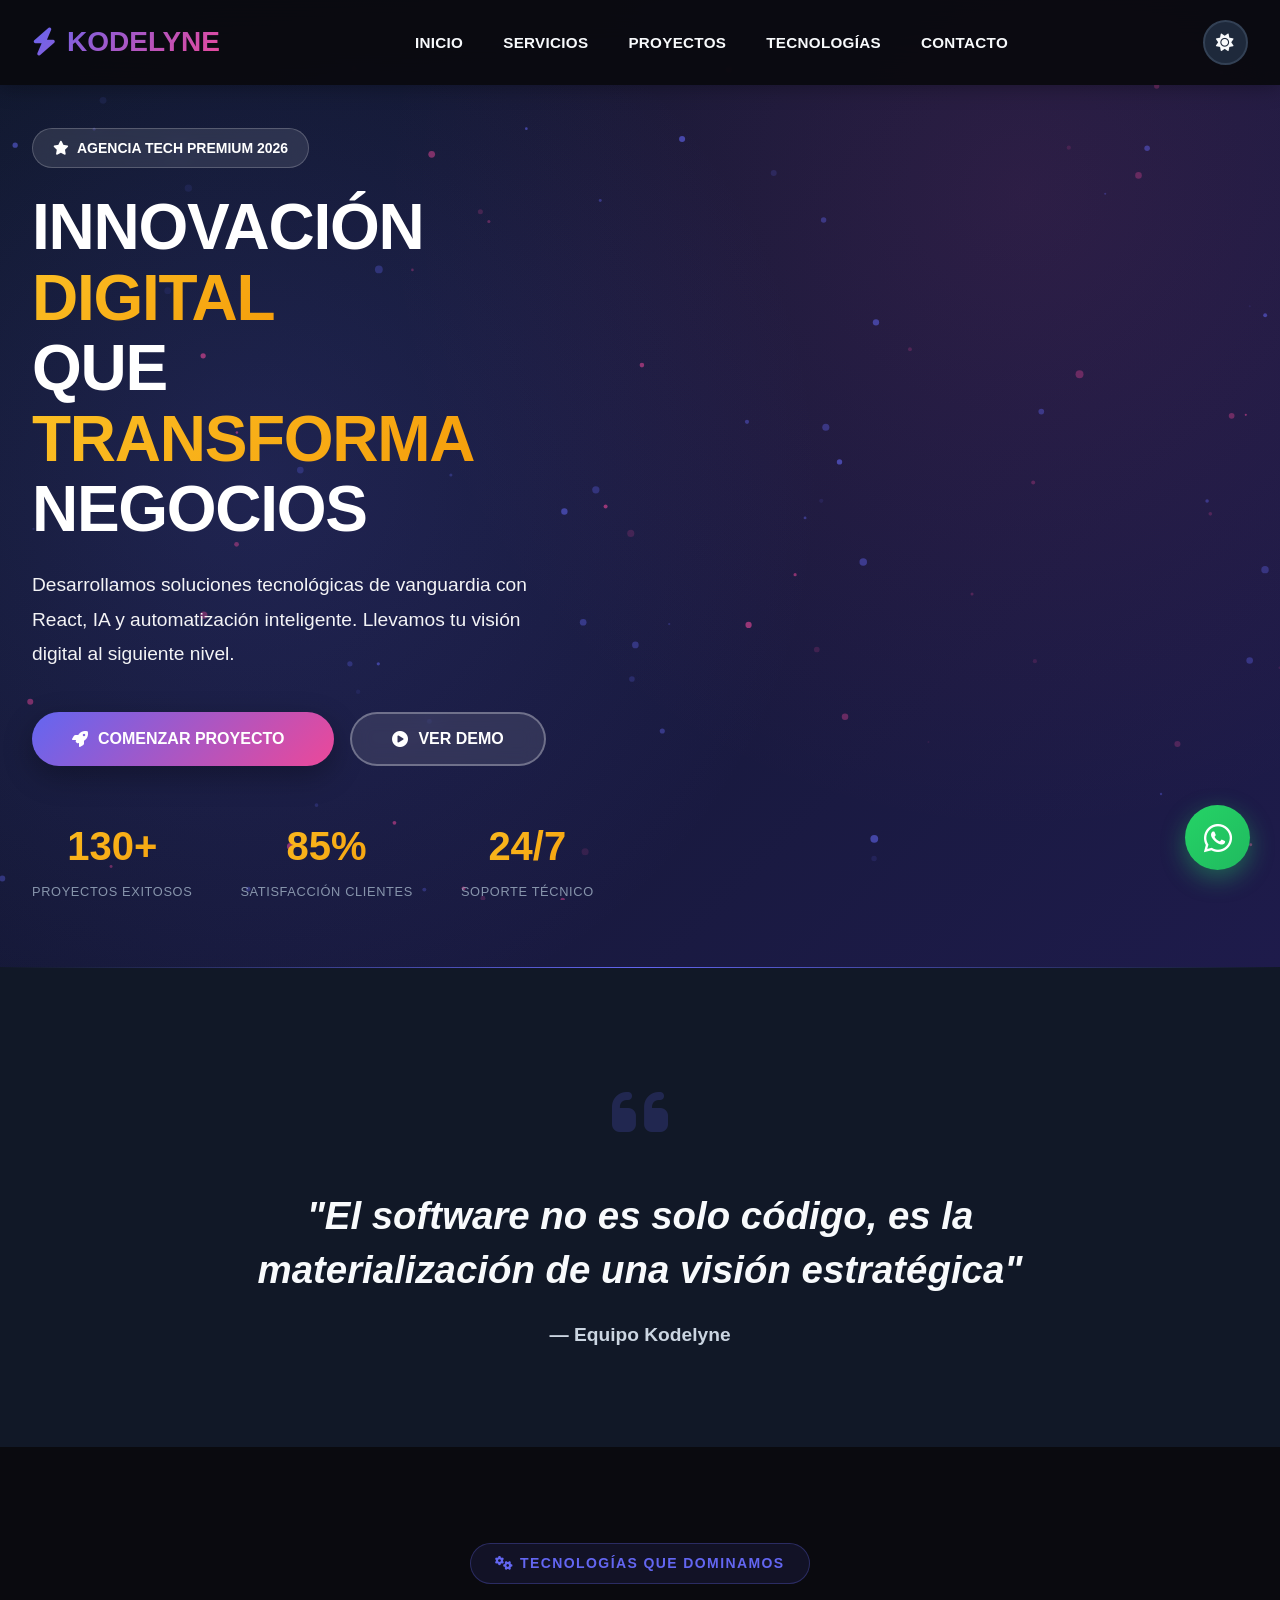
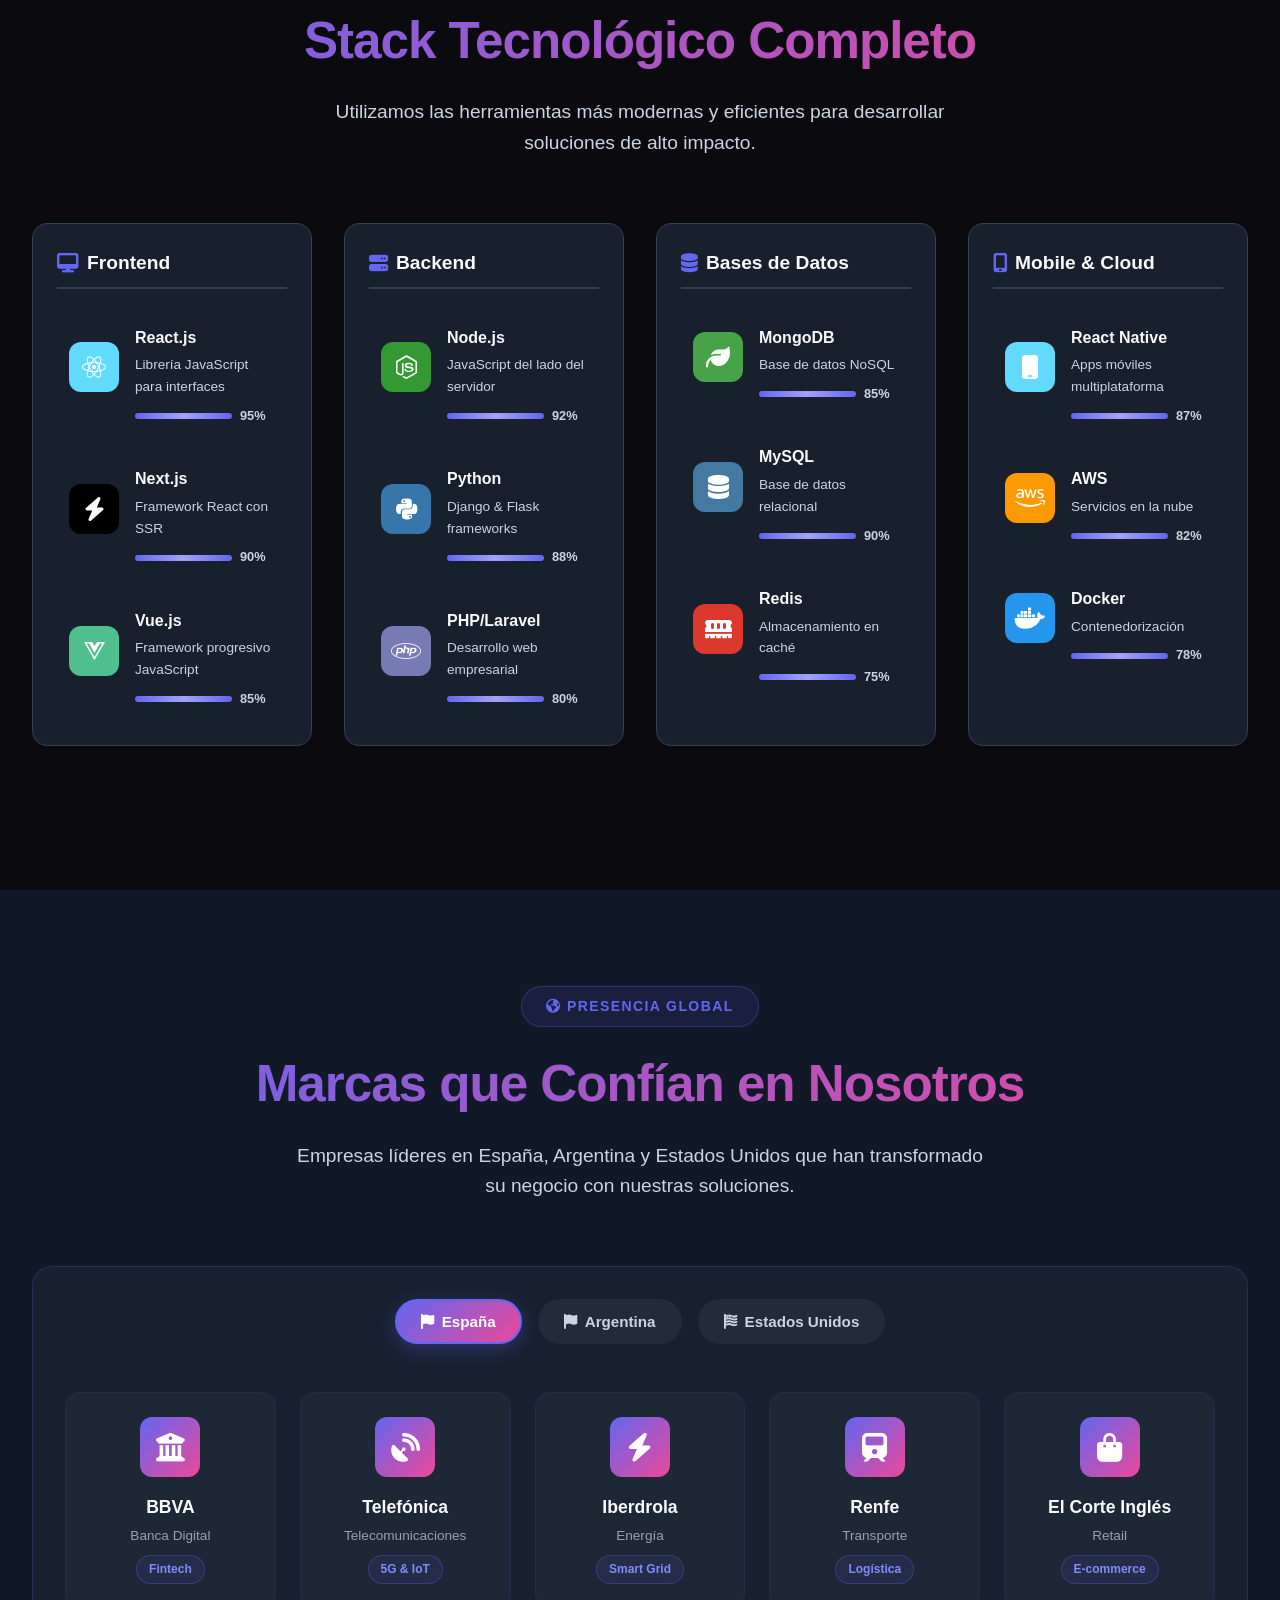
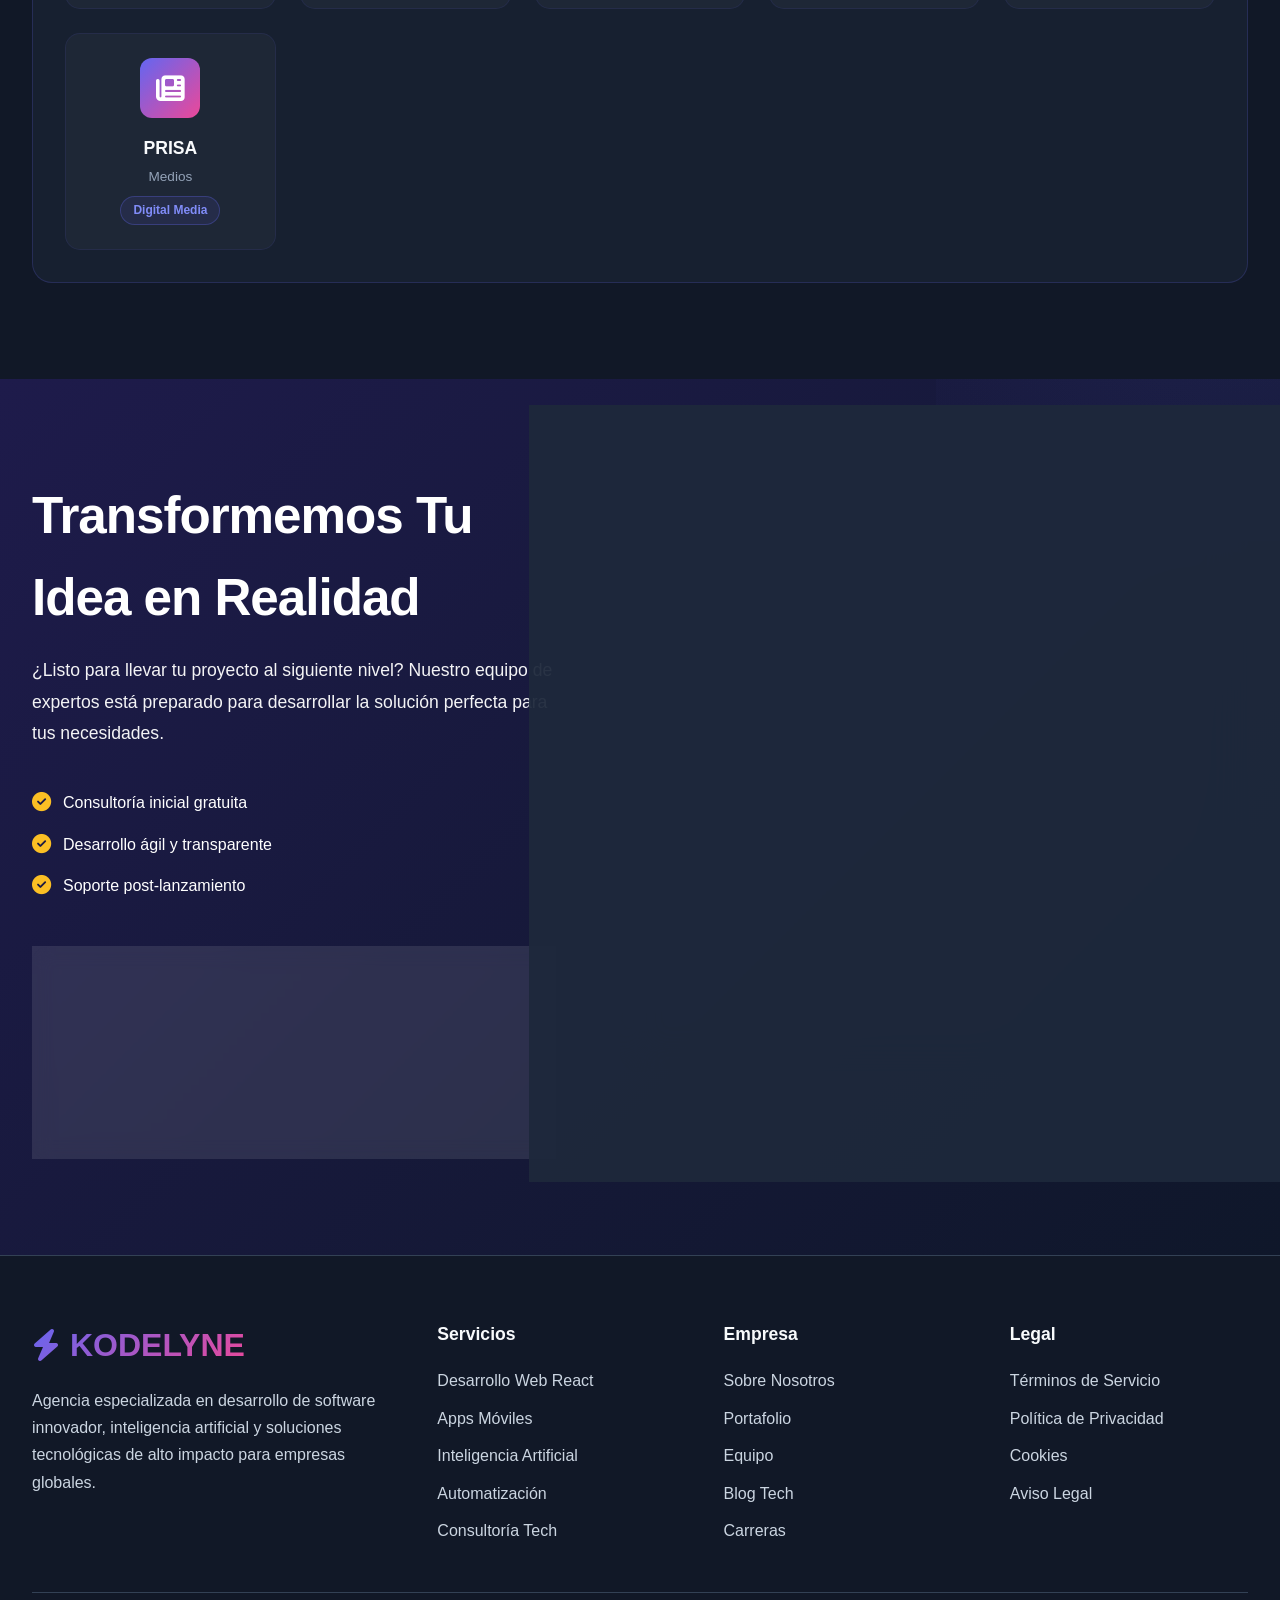
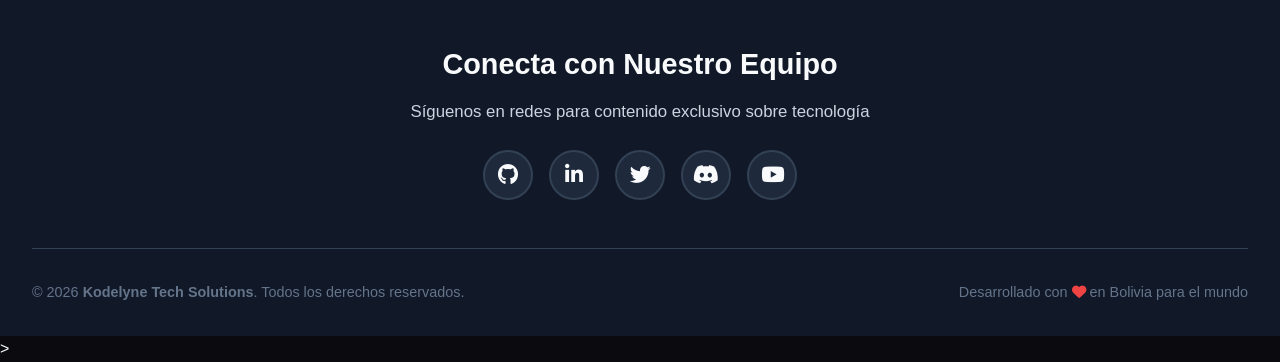
==== kodeLyne3.html @ 10107e90 "Add files via upload" ====
<!DOCTYPE html>
<html lang="es">
<head>
    <meta charset="UTF-8">
    <meta name="viewport" content="width=device-width, initial-scale=1.0">
    <title>Kodelyne - Consultoría Tech Innovadora</title>
    
    <!-- SOLO CSS y FontAwesome -->
    <link rel="stylesheet" href="./css/styles.css">
    <link rel="stylesheet" href="https://cdnjs.cloudflare.com/ajax/libs/font-awesome/6.4.0/css/all.min.css">
    
    <!-- Precarga de fuentes -->
    <link rel="preconnect" href="https://fonts.googleapis.com">
    <link rel="preconnect" href="https://fonts.gstatic.com" crossorigin>
    <link href="https://fonts.googleapis.com/css2?family=Inter:wght@300;400;500;600;700;800;900&family=JetBrains+Mono:wght@400;500&display=swap" rel="stylesheet">
</head>
<body data-theme="dark">
<!-- NAVBAR -->
<nav class="navbar">
    <div class="container">
        <div class="logo">
            <i class="fas fa-bolt"></i> <span>KODELYNE</span>
        </div>
        <ul class="nav-links">
            <li><a href="#inicio" class="nav-link">INICIO</a></li>
            <li><a href="#servicios" class="nav-link">SERVICIOS</a></li>
            <li><a href="#proyectos" class="nav-link">PROYECTOS</a></li>
            <li><a href="#tecnologias" class="nav-link">TECNOLOGÍAS</a></li>
            <li><a href="#contacto" class="nav-link">CONTACTO</a></li>
        </ul>
        <div class="navbar-actions">
            <button class="theme-toggle" id="themeToggle">
                <i class="fas fa-sun"></i>
            </button>
            <div class="hamburger" id="hamburger">
                <span></span>
                <span></span>
                <span></span>
            </div>
        </div>
    </div>
</nav>

<!-- HERO SECTION -->
<section class="hero" id="inicio">
    <div class="hero-background">
        <div class="particles-container" id="particles"></div>
        <div class="hero-gradient"></div>
        <div class="floating-shapes">
            <div class="shape shape-1"></div>
            <div class="shape shape-2"></div>
            <div class="shape shape-3"></div>
        </div>
    </div>
    
    <div class="container hero-container">
        <div class="hero-content">
            <div class="hero-badge fade-in">
                <i class="fas fa-star"></i>
                <span>AGENCIA TECH PREMIUM 2026</span>
            </div>
            
            <h1 class="fade-in-delay">
                INNOVACIÓN <span class="gradient-text">DIGITAL</span><br>
                QUE <span class="gradient-text">TRANSFORMA</span> NEGOCIOS
            </h1>
            
            <p class="fade-in-delay-2">
                Desarrollamos soluciones tecnológicas de vanguardia con React, IA y automatización inteligente. 
                Llevamos tu visión digital al siguiente nivel.
            </p>
            
            <div class="hero-cta fade-in-delay-3">
                <button class="btn-primary">
                    <i class="fas fa-rocket"></i> COMENZAR PROYECTO
                    <span class="btn-ripple"></span>
                </button>
                <button class="btn-secondary">
                    <i class="fas fa-play-circle"></i> VER DEMO
                </button>
            </div>
            
            <div class="hero-stats fade-in-delay-4">
                <div class="stat-item">
                    <div class="stat-number" data-count="150">0+</div>
                    <div class="stat-label">PROYECTOS EXITOSOS</div>
                </div>
                <div class="stat-item">
                    <div class="stat-number" data-count="98">0%</div>
                    <div class="stat-label">SATISFACCIÓN CLIENTES</div>
                </div>
                <div class="stat-item">
                    <div class="stat-number">24/7</div>
                    <div class="stat-label">SOPORTE TÉCNICO</div>
                </div>
            </div>
        </div>
        
        <div class="hero-visual">
            <div class="phone-mockup">
                <div class="phone-frame">
                    <div class="phone-notch"></div>
                    <div class="phone-screen">
                        <div class="screen-content">
                            <div class="app-header">
                                <div class="app-dot"></div>
                                <div class="app-dot"></div>
                                <div class="app-dot"></div>
                            </div>
                            <div class="app-card app-card-1"></div>
                            <div class="app-card app-card-2"></div>
                            <div class="app-card app-card-3"></div>
                        </div>
                    </div>
                </div>
                <div class="phone-button"></div>
                <div class="phone-shadow"></div>
            </div>
        </div>
    </div>
</section>

<!-- QUOTE SECTION -->
<section class="quote-section">
    <div class="container">
        <div class="quote-content">
            <div class="quote-icon">
                <i class="fas fa-quote-left"></i>
            </div>
            <h2 class="quote-text">
                "El software no es solo código, es la materialización de una visión estratégica"
            </h2>
            <p class="quote-author">— Equipo Kodelyne</p>
        </div>
    </div>
</section>

<!-- SERVICIOS -->
<!-- Reemplaza la sección de servicios con esto: -->
<section class="servicios" id="servicios">
    <div class="container">
        <div class="section-header">
            <div class="section-badge">
                <i class="fas fa-cogs"></i> TECNOLOGÍAS QUE DOMINAMOS
            </div>
            <h2 class="section-title">Stack Tecnológico Completo</h2>
            <p class="section-description">
                Utilizamos las herramientas más modernas y eficientes para desarrollar soluciones de alto impacto.
            </p>
        </div>
        
        <div class="tech-stack-grid">
            <!-- Frontend -->
            <div class="tech-category">
                <h3 class="tech-category-title">
                    <i class="fas fa-desktop"></i> Frontend
                </h3>
                <div class="tech-list">
                    <div class="tech-item">
                        <div class="tech-icon react">
                            <i class="fab fa-react"></i>
                        </div>
                        <div class="tech-info">
                            <h4>React.js</h4>
                            <p>Librería JavaScript para interfaces</p>
                            <div class="tech-level">
                                <div class="level-bar" style="width: 95%"></div>
                                <span>95%</span>
                            </div>
                        </div>
                    </div>
                    
                    <div class="tech-item">
                        <div class="tech-icon next">
                            <i class="fas fa-bolt"></i>
                        </div>
                        <div class="tech-info">
                            <h4>Next.js</h4>
                            <p>Framework React con SSR</p>
                            <div class="tech-level">
                                <div class="level-bar" style="width: 90%"></div>
                                <span>90%</span>
                            </div>
                        </div>
                    </div>
                    
                    <div class="tech-item">
                        <div class="tech-icon vue">
                            <i class="fab fa-vuejs"></i>
                        </div>
                        <div class="tech-info">
                            <h4>Vue.js</h4>
                            <p>Framework progresivo JavaScript</p>
                            <div class="tech-level">
                                <div class="level-bar" style="width: 85%"></div>
                                <span>85%</span>
                            </div>
                        </div>
                    </div>
                </div>
            </div>
            
            <!-- Backend -->
            <div class="tech-category">
                <h3 class="tech-category-title">
                    <i class="fas fa-server"></i> Backend
                </h3>
                <div class="tech-list">
                    <div class="tech-item">
                        <div class="tech-icon node">
                            <i class="fab fa-node-js"></i>
                        </div>
                        <div class="tech-info">
                            <h4>Node.js</h4>
                            <p>JavaScript del lado del servidor</p>
                            <div class="tech-level">
                                <div class="level-bar" style="width: 92%"></div>
                                <span>92%</span>
                            </div>
                        </div>
                    </div>
                    
                    <div class="tech-item">
                        <div class="tech-icon python">
                            <i class="fab fa-python"></i>
                        </div>
                        <div class="tech-info">
                            <h4>Python</h4>
                            <p>Django & Flask frameworks</p>
                            <div class="tech-level">
                                <div class="level-bar" style="width: 88%"></div>
                                <span>88%</span>
                            </div>
                        </div>
                    </div>
                    
                    <div class="tech-item">
                        <div class="tech-icon php">
                            <i class="fab fa-php"></i>
                        </div>
                        <div class="tech-info">
                            <h4>PHP/Laravel</h4>
                            <p>Desarrollo web empresarial</p>
                            <div class="tech-level">
                                <div class="level-bar" style="width: 80%"></div>
                                <span>80%</span>
                            </div>
                        </div>
                    </div>
                </div>
            </div>
            
            <!-- Bases de Datos -->
            <div class="tech-category">
                <h3 class="tech-category-title">
                    <i class="fas fa-database"></i> Bases de Datos
                </h3>
                <div class="tech-list">
                    <div class="tech-item">
                        <div class="tech-icon mongo">
                            <i class="fas fa-leaf"></i>
                        </div>
                        <div class="tech-info">
                            <h4>MongoDB</h4>
                            <p>Base de datos NoSQL</p>
                            <div class="tech-level">
                                <div class="level-bar" style="width: 85%"></div>
                                <span>85%</span>
                            </div>
                        </div>
                    </div>
                    
                    <div class="tech-item">
                        <div class="tech-icon mysql">
                            <i class="fas fa-database"></i>
                        </div>
                        <div class="tech-info">
                            <h4>MySQL</h4>
                            <p>Base de datos relacional</p>
                            <div class="tech-level">
                                <div class="level-bar" style="width: 90%"></div>
                                <span>90%</span>
                            </div>
                        </div>
                    </div>
                    
                    <div class="tech-item">
                        <div class="tech-icon redis">
                            <i class="fas fa-memory"></i>
                        </div>
                        <div class="tech-info">
                            <h4>Redis</h4>
                            <p>Almacenamiento en caché</p>
                            <div class="tech-level">
                                <div class="level-bar" style="width: 75%"></div>
                                <span>75%</span>
                            </div>
                        </div>
                    </div>
                </div>
            </div>
            
            <!-- Mobile & Cloud -->
            <div class="tech-category">
                <h3 class="tech-category-title">
                    <i class="fas fa-mobile-alt"></i> Mobile & Cloud
                </h3>
                <div class="tech-list">
                    <div class="tech-item">
                        <div class="tech-icon react-native">
                            <i class="fas fa-mobile"></i>
                        </div>
                        <div class="tech-info">
                            <h4>React Native</h4>
                            <p>Apps móviles multiplataforma</p>
                            <div class="tech-level">
                                <div class="level-bar" style="width: 87%"></div>
                                <span>87%</span>
                            </div>
                        </div>
                    </div>
                    
                    <div class="tech-item">
                        <div class="tech-icon aws">
                            <i class="fab fa-aws"></i>
                        </div>
                        <div class="tech-info">
                            <h4>AWS</h4>
                            <p>Servicios en la nube</p>
                            <div class="tech-level">
                                <div class="level-bar" style="width: 82%"></div>
                                <span>82%</span>
                            </div>
                        </div>
                    </div>
                    
                    <div class="tech-item">
                        <div class="tech-icon docker">
                            <i class="fab fa-docker"></i>
                        </div>
                        <div class="tech-info">
                            <h4>Docker</h4>
                            <p>Contenedorización</p>
                            <div class="tech-level">
                                <div class="level-bar" style="width: 78%"></div>
                                <span>78%</span>
                            </div>
                        </div>
                    </div>
                </div>
            </div>
        </div>
    </div>
</section>

<!-- TECNOLOGÍAS -->

        
        <div class="tech-grid" id="techGrid">
            <!-- Tecnologías se cargarán dinámicamente -->
        </div>
    </div>
</section>

<!-- CLIENTES -->
<!-- Reemplaza la sección de clientes con esto: -->
<section class="clientes" id="clientes">
    <div class="container">
        <div class="section-header">
            <div class="section-badge">
                <i class="fas fa-globe-americas"></i> PRESENCIA GLOBAL
            </div>
            <h2 class="section-title">Marcas que Confían en Nosotros</h2>
            <p class="section-description">
                Empresas líderes en España, Argentina y Estados Unidos que han transformado su negocio con nuestras soluciones.
            </p>
        </div>
        
        <div class="marcas-container">
            <!-- Pestañas por país -->
            <div class="marcas-tabs">
                <button class="tab-btn active" data-country="espana">
                    <i class="fas fa-flag"></i> España
                </button>
                <button class="tab-btn" data-country="argentina">
                    <i class="fas fa-flag"></i> Argentina
                </button>
                <button class="tab-btn" data-country="usa">
                    <i class="fas fa-flag-usa"></i> Estados Unidos
                </button>
            </div>
            
            <!-- Contenido de pestañas -->
            <div class="marcas-content">
                <!-- España -->
                <div class="marcas-grid active" id="espana">
                    <div class="marca-card">
                        <div class="marca-logo">
                            <i class="fas fa-university"></i>
                        </div>
                        <h3>BBVA</h3>
                        <p>Banca Digital</p>
                        <span class="marca-tag">Fintech</span>
                    </div>
                    
                    <div class="marca-card">
                        <div class="marca-logo">
                            <i class="fas fa-satellite-dish"></i>
                        </div>
                        <h3>Telefónica</h3>
                        <p>Telecomunicaciones</p>
                        <span class="marca-tag">5G & IoT</span>
                    </div>
                    
                    <div class="marca-card">
                        <div class="marca-logo">
                            <i class="fas fa-bolt"></i>
                        </div>
                        <h3>Iberdrola</h3>
                        <p>Energía</p>
                        <span class="marca-tag">Smart Grid</span>
                    </div>
                    
                    <div class="marca-card">
                        <div class="marca-logo">
                            <i class="fas fa-train"></i>
                        </div>
                        <h3>Renfe</h3>
                        <p>Transporte</p>
                        <span class="marca-tag">Logística</span>
                    </div>
                    
                    <div class="marca-card">
                        <div class="marca-logo">
                            <i class="fas fa-shopping-bag"></i>
                        </div>
                        <h3>El Corte Inglés</h3>
                        <p>Retail</p>
                        <span class="marca-tag">E-commerce</span>
                    </div>
                    
                    <div class="marca-card">
                        <div class="marca-logo">
                            <i class="fas fa-newspaper"></i>
                        </div>
                        <h3>PRISA</h3>
                        <p>Medios</p>
                        <span class="marca-tag">Digital Media</span>
                    </div>
                </div>
                
                <!-- Argentina -->
                <div class="marcas-grid" id="argentina">
                    <div class="marca-card">
                        <div class="marca-logo">
                            <i class="fas fa-shopping-cart"></i>
                        </div>
                        <h3>Mercado Libre</h3>
                        <p>E-commerce</p>
                        <span class="marca-tag">Marketplace</span>
                    </div>
                    
                    <div class="marca-card">
                        <div class="marca-logo">
                            <i class="fas fa-newspaper"></i>
                        </div>
                        <h3>Grupo Clarín</h3>
                        <p>Medios</p>
                        <span class="marca-tag">Digital Media</span>
                    </div>
                    
                    <div class="marca-card">
                        <div class="marca-logo">
                            <i class="fas fa-oil-can"></i>
                        </div>
                        <h3>YPF</h3>
                        <p>Energía</p>
                        <span class="marca-tag">Oil & Gas</span>
                    </div>
                    
                    <div class="marca-card">
                        <div class="marca-logo">
                            <i class="fas fa-truck"></i>
                        </div>
                        <h3>Andreani</h3>
                        <p>Logística</p>
                        <span class="marca-tag">Delivery</span>
                    </div>
                    
                    <div class="marca-card">
                        <div class="marca-logo">
                            <i class="fas fa-utensils"></i>
                        </div>
                        <h3>Arcor</h3>
                        <p>Alimentos</p>
                        <span class="marca-tag">FMCG</span>
                    </div>
                    
                    <div class="marca-card">
                        <div class="marca-logo">
                            <i class="fas fa-bank"></i>
                        </div>
                        <h3>Banco Galicia</h3>
                        <p>Banca</p>
                        <span class="marca-tag">Fintech</span>
                    </div>
                </div>
                
                <!-- Estados Unidos (menor renombre) -->
                <div class="marcas-grid" id="usa">
                    <div class="marca-card">
                        <div class="marca-logo">
                            <i class="fas fa-cloud"></i>
                        </div>
                        <h3>DigitalOcean</h3>
                        <p>Cloud Hosting</p>
                        <span class="marca-tag">Infraestructura</span>
                    </div>
                    
                    <div class="marca-card">
                        <div class="marca-logo">
                            <i class="fas fa-chart-line"></i>
                        </div>
                        <h3>HubSpot</h3>
                        <p>Marketing</p>
                        <span class="marca-tag">CRM</span>
                    </div>
                    
                    <div class="marca-card">
                        <div class="marca-logo">
                            <i class="fas fa-code"></i>
                        </div>
                        <h3>GitLab</h3>
                        <p>DevOps</p>
                        <span class="marca-tag">CI/CD</span>
                    </div>
                    
                    <div class="marca-card">
                        <div class="marca-logo">
                            <i class="fas fa-database"></i>
                        </div>
                        <h3>MongoDB Inc.</h3>
                        <p>Base de Datos</p>
                        <span class="marca-tag">NoSQL</span>
                    </div>
                    
                    <div class="marca-card">
                        <div class="marca-logo">
                            <i class="fas fa-palette"></i>
                        </div>
                        <h3>Figma</h3>
                        <p>Diseño</p>
                        <span class="marca-tag">UI/UX</span>
                    </div>
                    
                    <div class="marca-card">
                        <div class="marca-logo">
                            <i class="fas fa-comments"></i>
                        </div>
                        <h3>Twilio</h3>
                        <p>Comunicaciones</p>
                        <span class="marca-tag">APIs</span>
                    </div>
                </div>
            </div>
        </div>
    </div>
</section>

<!-- CONTACTO -->
<section class="contacto" id="contacto">
    <div class="container">
        <div class="contacto-wrapper">
            <div class="contacto-info">
                <h2 class="section-title">Transformemos Tu Idea en Realidad</h2>
                <p class="contacto-description">
                    ¿Listo para llevar tu proyecto al siguiente nivel? Nuestro equipo de expertos está preparado para desarrollar la solución perfecta para tus necesidades.
                </p>
                
                <div class="contacto-features">
                    <div class="feature-item">
                        <i class="fas fa-check-circle"></i>
                        <span>Consultoría inicial gratuita</span>
                    </div>
                    <div class="feature-item">
                        <i class="fas fa-check-circle"></i>
                        <span>Desarrollo ágil y transparente</span>
                    </div>
                    <div class="feature-item">
                        <i class="fas fa-check-circle"></i>
                        <span>Soporte post-lanzamiento</span>
                    </div>
                </div>
                
                <div class="contacto-direct">
                    <h3><i class="fas fa-headset"></i> Contacto Directo</h3>
                    <div class="contact-item">
                        <i class="fas fa-envelope"></i>
                        <a href="mailto:contacto@kodelyne.com">contacto@kodelyne.com</a>
                    </div>
                    <div class="contact-item">
                        <i class="fas fa-phone"></i>
                        <a href="tel:+59170000000">+591 700 00000</a>
                    </div>
                    <div class="contact-item">
                        <i class="fas fa-map-marker-alt"></i>
                        <span>La Paz, Bolivia | Remoto Global</span>
                    </div>
                </div>
            </div>
            
            <div class="formulario-contacto">
                <form id="formularioContacto">
                    <div class="form-row">
                        <div class="form-group">
                            <label for="nombre"><i class="fas fa-user"></i> Nombre Completo</label>
                            <input type="text" id="nombre" class="input-field" placeholder="Ingresa tu nombre" required>
                        </div>
                        <div class="form-group">
                            <label for="email"><i class="fas fa-envelope"></i> Email Corporativo</label>
                            <input type="email" id="email" class="input-field" placeholder="tu@empresa.com" required>
                        </div>
                    </div>
                    
                    <div class="form-row">
                        <div class="form-group">
                            <label for="telefono"><i class="fas fa-phone"></i> Teléfono</label>
                            <input type="tel" id="telefono" class="input-field" placeholder="+591 XXX XXX">
                        </div>
                        <div class="form-group">
                            <label for="servicio"><i class="fas fa-cogs"></i> Servicio de Interés</label>
                            <select id="servicio" class="input-field" required>
                                <option value="">Selecciona una opción</option>
                                <option value="react">Desarrollo React/Next.js</option>
                                <option value="mobile">Apps Móviles</option>
                                <option value="ia">Inteligencia Artificial</option>
                                <option value="automation">Automatización N8N</option>
                                <option value="consulting">Consultoría Tech</option>
                                <option value="other">Otro Proyecto</option>
                            </select>
                        </div>
                    </div>
                    
                    <div class="form-group">
                        <label for="presupuesto"><i class="fas fa-dollar-sign"></i> Presupuesto Aproximado</label>
                        <select id="presupuesto" class="input-field">
                            <option value="">Selecciona un rango</option>
                            <option value="1-5">$1,000 - $5,000</option>
                            <option value="5-15">$5,000 - $15,000</option>
                            <option value="15-30">$15,000 - $30,000</option>
                            <option value="30+">$30,000+ (Proyecto empresarial)</option>
                            <option value="undefined">Por definir</option>
                        </select>
                    </div>
                    
                    <div class="form-group">
                        <label for="mensaje"><i class="fas fa-comment-alt"></i> Detalles del Proyecto</label>
                        <textarea id="mensaje" class="input-field" placeholder="Describe tu proyecto, objetivos y requerimientos..." rows="5" required></textarea>
                    </div>
                    
                    <button type="submit" class="btn-primary btn-submit">
                        <i class="fas fa-paper-plane"></i> ENVIAR PROPUESTA
                    </button>
                </form>
            </div>
        </div>
    </div>
</section>

<!-- FOOTER -->
<footer class="footer">
    <div class="container">
        <div class="footer-content">
          <!-- Reemplaza la parte del footer brand con esto: -->
<div class="footer-brand">
    <a href="#inicio" class="logo footer-logo">
        <i class="fas fa-bolt"></i> 
        <span>KODELYNE</span>
    </a>
    <p class="footer-description">
        Agencia especializada en desarrollo de software innovador, inteligencia artificial y soluciones tecnológicas de alto impacto para empresas globales.
    </p>
</div>
            
            <div class="footer-column">
                <h4>Servicios</h4>
                <ul>
                    <li><a href="#">Desarrollo Web React</a></li>
                    <li><a href="#">Apps Móviles</a></li>
                    <li><a href="#">Inteligencia Artificial</a></li>
                    <li><a href="#">Automatización</a></li>
                    <li><a href="#">Consultoría Tech</a></li>
                </ul>
            </div>
            
            <div class="footer-column">
                <h4>Empresa</h4>
                <ul>
                    <li><a href="#">Sobre Nosotros</a></li>
                    <li><a href="#">Portafolio</a></li>
                    <li><a href="#">Equipo</a></li>
                    <li><a href="#">Blog Tech</a></li>
                    <li><a href="#">Carreras</a></li>
                </ul>
            </div>
            
            <div class="footer-column">
                <h4>Legal</h4>
                <ul>
                    <li><a href="#">Términos de Servicio</a></li>
                    <li><a href="#">Política de Privacidad</a></li>
                    <li><a href="#">Cookies</a></li>
                    <li><a href="#">Aviso Legal</a></li>
                </ul>
            </div>
        </div>
        
        <div class="footer-social">
            <h3>Conecta con Nuestro Equipo</h3>
            <p>Síguenos en redes para contenido exclusivo sobre tecnología</p>
            <div class="social-links">
                <a href="#" class="social-link">
                    <i class="fab fa-github"></i>
                </a>
                <a href="#" class="social-link">
                    <i class="fab fa-linkedin-in"></i>
                </a>
                <a href="#" class="social-link">
                    <i class="fab fa-twitter"></i>
                </a>
                <a href="#" class="social-link">
                    <i class="fab fa-discord"></i>
                </a>
                <a href="#" class="social-link">
                    <i class="fab fa-youtube"></i>
                </a>
            </div>
        </div>
        
        <div class="footer-bottom">
            <p>© 2026 <strong>Kodelyne Tech Solutions</strong>. Todos los derechos reservados.</p>
            <p>Desarrollado con <i class="fas fa-heart"></i> en Bolivia para el mundo</p>
        </div>
    </div>
</footer>

<!-- BOTONES FLOTANTES -->
<button class="scroll-top" id="scrollTop">
    <i class="fas fa-arrow-up"></i>
</button>

<a href="https://wa.me/59170000000?text=Hola%20Kodelyne%2C%20vi%20su%20web%20y%20me%20interesa%20saber%20m%C3%A1s" 
   class="whatsapp-btn" target="_blank">
    <i class="fab fa-whatsapp"></i>
</a>

<!-- REACT ROOT -->
<div id="react-root"></div>

<!-- AL FINAL DEL BODY: -->
    <script src="./js/script.js"></script>
    <script src="./js/particles.js"></script>
    
    <!-- Script de inicialización -->
    <script>
        document.addEventListener('DOMContentLoaded', function() {
            console.log('🚀 Kodelyne inicializado');
            // Tu código de inicialización aquí
        });
    </script>
</body>
</html>>
---- css/styles.css ----
/* ==========================================
   RESET Y BASE
   ========================================== */
* {
    margin: 0;
    padding: 0;
    box-sizing: border-box;
}

html {
    scroll-behavior: smooth;
    font-size: 16px;
}

body {
    font-family: -apple-system, BlinkMacSystemFont, 'Segoe UI', Roboto, Oxygen, Ubuntu, sans-serif;
    line-height: 1.6;
    color: #f8fafc;
    background: #0a0a0f;
    overflow-x: hidden;
    transition: background-color 0.3s ease, color 0.3s ease;
}

.container {
    max-width: 1280px;
    margin: 0 auto;
    padding: 0 2rem;
}

img {
    max-width: 100%;
    height: auto;
    display: block;
}

/* ==========================================
   ANIMACIONES BASE
   ========================================== */
@keyframes fadeInUp {
    from {
        opacity: 0;
        transform: translateY(40px);
    }
    to {
        opacity: 1;
        transform: translateY(0);
    }
}

@keyframes float {
    0%, 100% {
        transform: translateY(0px);
    }
    50% {
        transform: translateY(-20px);
    }
}

@keyframes pulse {
    0%, 100% {
        opacity: 1;
        transform: scale(1);
    }
    50% {
        opacity: 0.7;
        transform: scale(1.05);
    }
}

@keyframes gradient {
    0% {
        background-position: 0% 50%;
    }
    50% {
        background-position: 100% 50%;
    }
    100% {
        background-position: 0% 50%;
    }
}

@keyframes glow {
    0%, 100% {
        box-shadow: 0 0 20px rgba(99, 102, 241, 0.3);
    }
    50% {
        box-shadow: 0 0 40px rgba(99, 102, 241, 0.6);
    }
}

/* ==========================================
   NAVBAR
   ========================================== */
.navbar {
    position: fixed;
    top: 0;
    left: 0;
    right: 0;
    background: rgba(10, 10, 15, 0.95);
    backdrop-filter: blur(20px);
    padding: 1.25rem 0;
    z-index: 1000;
    box-shadow: 0 2px 20px rgba(0, 0, 0, 0.3);
    animation: slideDown 0.6s ease-out;
}

@keyframes slideDown {
    from {
        transform: translateY(-100%);
        opacity: 0;
    }
    to {
        transform: translateY(0);
        opacity: 1;
    }
}

.navbar .container {
    display: flex;
    justify-content: space-between;
    align-items: center;
}

.logo {
    font-size: 1.75rem;
    font-weight: 800;
    background: linear-gradient(135deg, #6366f1, #ec4899);
    -webkit-background-clip: text;
    background-clip: text;
    -webkit-text-fill-color: transparent;
    display: flex;
    align-items: center;
    gap: 0.625rem;
    transition: all 0.4s ease;
    cursor: pointer;
}

.logo:hover {
    transform: scale(1.05);
}

.nav-links {
    display: flex;
    list-style: none;
    gap: 2.5rem;
    align-items: center;
}

.nav-links a {
    text-decoration: none;
    color: #f8fafc;
    font-weight: 600;
    font-size: 0.95rem;
    position: relative;
    transition: all 0.3s ease;
    letter-spacing: 0.02em;
    padding: 0.5rem 0;
}

.nav-links a::after {
    content: '';
    position: absolute;
    bottom: 0;
    left: 0;
    width: 0;
    height: 2px;
    background: linear-gradient(135deg, #6366f1, #ec4899);
    transition: width 0.3s ease;
}

.nav-links a:hover {
    color: #818cf8;
}

.nav-links a:hover::after {
    width: 100%;
}

.navbar-actions {
    display: flex;
    align-items: center;
    gap: 1.25rem;
}

.theme-toggle {
    background: #1e293b;
    border: 2px solid #334155;
    color: #f8fafc;
    width: 45px;
    height: 45px;
    border-radius: 50%;
    display: flex;
    align-items: center;
    justify-content: center;
    cursor: pointer;
    transition: all 0.4s ease;
    font-size: 1.1rem;
}

.theme-toggle:hover {
    background: #6366f1;
    color: white;
    border-color: #6366f1;
    transform: rotate(180deg);
}

.hamburger {
    display: none;
    flex-direction: column;
    cursor: pointer;
    gap: 5px;
    padding: 0.5rem;
}

.hamburger span {
    width: 28px;
    height: 3px;
    background: #f8fafc;
    border-radius: 3px;
    transition: all 0.3s ease;
}

/* ==========================================
   HERO SECTION
   ========================================== */
.hero {
    min-height: 100vh;
    display: flex;
    align-items: center;
    position: relative;
    overflow: hidden;
    padding: 8rem 0 4rem;
    background: linear-gradient(135deg, #0f172a 0%, #1e1b4b 100%);
}

.hero::before {
    content: '';
    position: absolute;
    top: 0;
    left: 0;
    right: 0;
    bottom: 0;
    background: 
        radial-gradient(circle at 20% 50%, rgba(99, 102, 241, 0.15) 0%, transparent 50%),
        radial-gradient(circle at 80% 20%, rgba(236, 72, 153, 0.1) 0%, transparent 50%);
    z-index: 0;
}

.hero-container {
    display: grid;
    grid-template-columns: 1fr 1fr;
    gap: 4rem;
    align-items: center;
    position: relative;
    z-index: 1;
}

.hero-content {
    color: white;
    animation: fadeInUp 0.8s ease-out;
}

.hero-badge {
    display: inline-flex;
    align-items: center;
    gap: 0.5rem;
    background: rgba(255, 255, 255, 0.1);
    backdrop-filter: blur(10px);
    padding: 0.5rem 1.25rem;
    border-radius: 50px;
    font-size: 0.875rem;
    font-weight: 600;
    margin-bottom: 1.5rem;
    border: 1px solid rgba(255, 255, 255, 0.2);
    animation: fadeInUp 0.8s ease-out 0.2s backwards;
}

.hero h1 {
    font-size: clamp(2.5rem, 5vw, 4rem);
    font-weight: 900;
    line-height: 1.1;
    margin-bottom: 1.5rem;
    letter-spacing: -0.02em;
    animation: fadeInUp 0.8s ease-out 0.4s backwards;
}

.gradient-text {
    background: linear-gradient(135deg, #fbbf24, #f59e0b, #ec4899);
    background-size: 200% 200%;
    -webkit-background-clip: text;
    background-clip: text;
    -webkit-text-fill-color: transparent;
    animation: gradient 3s ease infinite;
    display: inline-block;
}

.hero p {
    font-size: 1.2rem;
    line-height: 1.8;
    opacity: 0.95;
    margin-bottom: 2.5rem;
    max-width: 90%;
    animation: fadeInUp 0.8s ease-out 0.6s backwards;
}

.hero-cta {
    display: flex;
    gap: 1rem;
    flex-wrap: wrap;
    margin-bottom: 3rem;
    animation: fadeInUp 0.8s ease-out 0.8s backwards;
}

.btn-primary {
    background: linear-gradient(135deg, #6366f1, #ec4899);
    color: white;
    border: none;
    padding: 1rem 2.5rem;
    font-size: 1rem;
    font-weight: 600;
    border-radius: 50px;
    cursor: pointer;
    transition: all 0.4s ease;
    box-shadow: 0 10px 30px rgba(0, 0, 0, 0.3);
    display: inline-flex;
    align-items: center;
    gap: 0.625rem;
    position: relative;
    overflow: hidden;
}

.btn-primary:hover {
    transform: translateY(-3px);
    box-shadow: 0 15px 40px rgba(0, 0, 0, 0.4);
    animation: glow 2s infinite;
}

.btn-primary::after {
    content: '';
    position: absolute;
    top: 50%;
    left: 50%;
    width: 0;
    height: 0;
    border-radius: 50%;
    background: rgba(255, 255, 255, 0.2);
    transform: translate(-50%, -50%);
    transition: width 0.6s, height 0.6s;
}

.btn-primary:hover::after {
    width: 300px;
    height: 300px;
}

.btn-secondary {
    background: rgba(255, 255, 255, 0.1);
    backdrop-filter: blur(10px);
    color: white;
    border: 2px solid rgba(255, 255, 255, 0.3);
    padding: 1rem 2.5rem;
    font-size: 1rem;
    font-weight: 600;
    border-radius: 50px;
    cursor: pointer;
    transition: all 0.4s ease;
    display: inline-flex;
    align-items: center;
    gap: 0.625rem;
}

.btn-secondary:hover {
    background: white;
    color: #6366f1;
    border-color: white;
    transform: translateY(-3px);
}

.hero-stats {
    display: flex;
    gap: 3rem;
    animation: fadeInUp 0.8s ease-out 1s backwards;
}

.stat-item {
    text-align: center;
}

.stat-number {
    font-size: 2.5rem;
    font-weight: 900;
    background: linear-gradient(135deg, #fbbf24, #f59e0b);
    -webkit-background-clip: text;
    background-clip: text;
    -webkit-text-fill-color: transparent;
    margin-bottom: 0.25rem;
    animation: pulse 2s infinite;
}

.stat-label {
    font-size: 0.875rem;
    opacity: 0.9;
    font-weight: 500;
    color: #cbd5e1;
}

/* ==========================================
   QUOTE SECTION
   ========================================== */
.quote-section {
    padding: 6rem 0;
    background: #111827;
    position: relative;
    overflow: hidden;
}

.quote-section::before {
    content: '';
    position: absolute;
    top: 0;
    left: 0;
    right: 0;
    height: 1px;
    background: linear-gradient(90deg, transparent, #6366f1, transparent);
}

.quote-content {
    text-align: center;
    max-width: 900px;
    margin: 0 auto;
    position: relative;
    animation: fadeInUp 0.8s ease-out;
}

.quote-icon {
    font-size: 4rem;
    color: #6366f1;
    opacity: 0.2;
    margin-bottom: 1.5rem;
    animation: float 3s ease-in-out infinite;
}

.quote-text {
    font-size: clamp(1.5rem, 3vw, 2.5rem);
    font-weight: 700;
    color: #f8fafc;
    line-height: 1.4;
    margin-bottom: 1.5rem;
    font-style: italic;
    animation: fadeInUp 0.8s ease-out 0.2s backwards;
}

.quote-author {
    font-size: 1.2rem;
    color: #cbd5e1;
    font-weight: 600;
    font-style: normal;
    animation: fadeInUp 0.8s ease-out 0.4s backwards;
}

/* ==========================================
   SERVICIOS
   ========================================== */
.servicios {
    padding: 6rem 0;
    background: #0a0a0f;
}

.section-header {
    text-align: center;
    margin-bottom: 4rem;
    animation: fadeInUp 0.8s ease-out;
}

.section-badge {
    display: inline-block;
    background: rgba(99, 102, 241, 0.1);
    color: #6366f1;
    padding: 0.5rem 1.5rem;
    border-radius: 50px;
    font-size: 0.875rem;
    font-weight: 700;
    text-transform: uppercase;
    letter-spacing: 0.1em;
    margin-bottom: 1rem;
    border: 1px solid rgba(99, 102, 241, 0.3);
}

.section-title {
    font-size: clamp(2.5rem, 4vw, 3.5rem);
    font-weight: 900;
    background: linear-gradient(135deg, #6366f1, #ec4899);
    -webkit-background-clip: text;
    background-clip: text;
    -webkit-text-fill-color: transparent;
    margin-bottom: 1rem;
    letter-spacing: -0.02em;
}

.section-description {
    font-size: 1.2rem;
    color: #cbd5e1;
    max-width: 700px;
    margin: 0 auto;
}

.servicios-grid {
    display: grid;
    grid-template-columns: repeat(auto-fit, minmax(320px, 1fr));
    gap: 2rem;
}

.servicio-card {
    background: rgba(30, 41, 59, 0.7);
    backdrop-filter: blur(10px);
    padding: 2.5rem;
    border-radius: 20px;
    transition: all 0.4s ease;
    border: 1px solid rgba(99, 102, 241, 0.3);
    position: relative;
    overflow: hidden;
    animation: fadeInUp 0.8s ease-out;
}

.servicio-card:hover {
    transform: translateY(-10px);
    box-shadow: 
        0 20px 40px rgba(0, 0, 0, 0.6),
        0 0 30px rgba(99, 102, 241, 0.2);
    border-color: #6366f1;
}

.servicio-card::before {
    content: '';
    position: absolute;
    top: -2px;
    left: -2px;
    right: -2px;
    bottom: -2px;
    background: linear-gradient(135deg, #6366f1, #ec4899);
    border-radius: 22px;
    z-index: -1;
    opacity: 0;
    transition: opacity 0.3s ease;
}

.servicio-card:hover::before {
    opacity: 1;
}

.servicio-icon {
    width: 70px;
    height: 70px;
    background: linear-gradient(135deg, #6366f1, #ec4899);
    border-radius: 18px;
    display: flex;
    align-items: center;
    justify-content: center;
    margin-bottom: 1.5rem;
    transition: all 0.4s ease;
}

.servicio-icon i {
    font-size: 2rem;
    color: white;
}

.servicio-card:hover .servicio-icon {
    transform: rotate(10deg) scale(1.1);
    animation: pulse 1s ease-in-out infinite;
}

.servicio-card h3 {
    font-size: 1.5rem;
    font-weight: 700;
    color: #f8fafc;
    margin-bottom: 0.75rem;
}

.servicio-card > p {
    color: #cbd5e1;
    margin-bottom: 1.5rem;
    line-height: 1.7;
}

.servicio-features {
    list-style: none;
    display: flex;
    flex-direction: column;
    gap: 0.625rem;
}

.servicio-features li {
    display: flex;
    align-items: center;
    gap: 0.625rem;
    color: #94a3b8;
    font-size: 0.9rem;
}

.servicio-features i {
    color: #6366f1;
    font-size: 0.875rem;
}

/* ==========================================
   TECNOLOGÍAS
   ========================================== */
.tecnologias {
    padding: 6rem 0;
    background: linear-gradient(135deg, #1e1b4b 0%, #0f172a 100%);
    position: relative;
    overflow: hidden;
}

.tech-grid {
    display: grid;
    grid-template-columns: repeat(auto-fit, minmax(150px, 1fr));
    gap: 1.5rem;
    margin-top: 3rem;
}

.tech-card {
    background: rgba(255, 255, 255, 0.05);
    backdrop-filter: blur(10px);
    border: 1px solid rgba(99, 102, 241, 0.3);
    border-radius: 15px;
    padding: 1.5rem;
    text-align: center;
    transition: all 0.4s ease;
    cursor: pointer;
    position: relative;
    overflow: hidden;
    animation: fadeInUp 0.8s ease-out;
}

.tech-card:hover {
    transform: translateY(-10px);
    border-color: #6366f1;
    box-shadow: 0 20px 40px rgba(0, 0, 0, 0.4);
}

.tech-icon {
    font-size: 2.5rem;
    margin-bottom: 1rem;
    transition: all 0.4s ease;
}

.tech-card:hover .tech-icon {
    transform: scale(1.2);
    animation: float 2s ease-in-out infinite;
}

.tech-name {
    font-size: 0.9rem;
    font-weight: 600;
    color: #f8fafc;
}

.skill-bar {
    height: 8px;
    background: #334155;
    border-radius: 4px;
    overflow: hidden;
    margin-top: 0.5rem;
    position: relative;
}

.skill-progress {
    height: 100%;
    background: linear-gradient(135deg, #6366f1, #ec4899);
    border-radius: 4px;
    width: 0;
    transition: width 1.5s ease-out;
}

.tech-card:hover .skill-progress {
    width: var(--level, 80%);
}

/* ==========================================
   CLIENTES
   ========================================== */
.clientes {
    padding: 6rem 0;
    background: #111827;
}

.slider-container {
    position: relative;
    max-width: 1100px;
    margin: 0 auto;
    padding: 0 80px;
}

.slider {
    display: flex;
    gap: 2rem;
    overflow: hidden;
    scroll-behavior: smooth;
}

.slider-item {
    min-width: 220px;
    height: 130px;
    background: #1e293b;
    border-radius: 15px;
    display: flex;
    align-items: center;
    justify-content: center;
    padding: 1.5rem;
    cursor: pointer;
    transition: all 0.4s ease;
    border: 2px solid #334155;
    flex-shrink: 0;
    animation: fadeInUp 0.8s ease-out;
}

.slider-item:hover {
    transform: translateY(-5px);
    border-color: #6366f1;
    box-shadow: 0 15px 35px rgba(0, 0, 0, 0.4);
}

.slider-btn {
    position: absolute;
    top: 50%;
    transform: translateY(-50%);
    background: #6366f1;
    color: white;
    border: none;
    width: 55px;
    height: 55px;
    border-radius: 50%;
    cursor: pointer;
    font-size: 1.2rem;
    transition: all 0.4s ease;
    z-index: 10;
    display: flex;
    align-items: center;
    justify-content: center;
    box-shadow: 0 5px 20px rgba(99, 102, 241, 0.3);
}

.slider-btn.prev {
    left: 0;
}

.slider-btn.next {
    right: 0;
}

.slider-btn:hover {
    background: #ec4899;
    transform: translateY(-50%) scale(1.1);
    box-shadow: 0 8px 25px rgba(236, 72, 153, 0.4);
}

/* ==========================================
   CONTACTO
   ========================================== */
.contacto {
    padding: 6rem 0;
    background: linear-gradient(135deg, #1e1b4b 0%, #0f172a 100%);
    position: relative;
    overflow: hidden;
}

.contacto::before {
    content: '';
    position: absolute;
    top: -50%;
    right: -20%;
    width: 600px;
    height: 600px;
    background: radial-gradient(circle, rgba(99, 102, 241, 0.1), transparent);
    animation: float 10s ease-in-out infinite;
}

.contacto-wrapper {
    display: grid;
    grid-template-columns: 1fr 1.2fr;
    gap: 4rem;
    align-items: start;
    position: relative;
    z-index: 1;
}

.contacto-info {
    color: white;
    animation: fadeInUp 0.8s ease-out;
}

.contacto-info .section-title {
    color: white;
    background: none;
   
    -webkit-text-fill-color: unset;
    text-align: left;
    margin-bottom: 1rem;
}

.contacto-description {
    font-size: 1.1rem;
    line-height: 1.8;
    opacity: 0.95;
    margin-bottom: 2.5rem;
}

.contacto-features {
    display: flex;
    flex-direction: column;
    gap: 1rem;
    margin-bottom: 3rem;
}

.feature-item {
    display: flex;
    align-items: center;
    gap: 0.75rem;
    font-size: 1rem;
}

.feature-item i {
    color: #fbbf24;
    font-size: 1.2rem;
    animation: pulse 2s infinite;
}

.contacto-direct {
    background: rgba(255, 255, 255, 0.1);
    backdrop-filter: blur(10px);
    border-radius: 15px;
    padding: 1.5rem;
    border: 1px solid rgba(255, 255, 255, 0.2);
    animation: fadeInUp 0.8s ease-out 0.2s backwards;
}

.contacto-direct h3 {
    font-size: 1.3rem;
    margin-bottom: 1rem;
    color: #f8fafc;
}

.contact-item {
    display: flex;
    align-items: center;
    gap: 0.75rem;
    margin-bottom: 0.75rem;
}

.contact-item i {
    color: #fbbf24;
    font-size: 1.1rem;
}

.contact-item a {
    color: white;
    text-decoration: none;
    transition: all 0.3s ease;
}

.contact-item a:hover {
    color: #fbbf24;
    transform: translateX(5px);
}

.formulario-contacto {
    background: rgba(30, 41, 59, 0.95);
    backdrop-filter: blur(20px);
    padding: 2.5rem;
    border-radius: 20px;
    box-shadow: 0 20px 60px rgba(0, 0, 0, 0.3);
    border: 1px solid rgba(99, 102, 241, 0.3);
    animation: fadeInUp 0.8s ease-out 0.4s backwards;
}

.form-row {
    display: grid;
    grid-template-columns: 1fr 1fr;
    gap: 1.5rem;
    margin-bottom: 1.5rem;
}

.form-group {
    display: flex;
    flex-direction: column;
}

.form-group label {
    color: #cbd5e1;
    font-size: 0.875rem;
    font-weight: 600;
    margin-bottom: 0.5rem;
    text-transform: uppercase;
    letter-spacing: 0.05em;
    display: flex;
    align-items: center;
    gap: 0.5rem;
}

.input-field {
    width: 100%;
    padding: 1rem;
    background: #1e293b;
    border: 2px solid #334155;
    border-radius: 10px;
    color: #f8fafc;
    font-size: 1rem;
    transition: all 0.3s ease;
    outline: none;
}

.input-field:focus {
    border-color: #6366f1;
    background: #0f172a;
    box-shadow: 0 0 0 4px rgba(99, 102, 241, 0.1);
    transform: translateY(-2px);
}

.input-field::placeholder {
    color: #64748b;
}

textarea.input-field {
    resize: vertical;
    min-height: 120px;
    font-family: inherit;
}

select.input-field {
    cursor: pointer;
    appearance: none;
    background-image: url("data:image/svg+xml,%3Csvg xmlns='http://www.w3.org/2000/svg' fill='none' viewBox='0 0 24 24' stroke='%236366f1'%3E%3Cpath stroke-linecap='round' stroke-linejoin='round' stroke-width='2' d='M19 9l-7 7-7-7'%3E%3C/path%3E%3C/svg%3E");
    background-repeat: no-repeat;
    background-position: right 1rem center;
    background-size: 1.5rem;
}

.btn-submit {
    width: 100%;
    margin-top: 0.5rem;
    animation: fadeInUp 0.8s ease-out 0.6s backwards;
}

/* ==========================================
   FOOTER
   ========================================== */
.footer {
    background: #111827;
    padding: 4rem 0 2rem;
    border-top: 1px solid #334155;
}

.footer-content {
    display: grid;
    grid-template-columns: 1.5fr 1fr 1fr 1fr;
    gap: 3rem;
    margin-bottom: 3rem;
}

.footer-brand .logo {
    margin-bottom: 1rem;
    font-size: 2rem;
}

.footer-description {
    color: #cbd5e1;
    line-height: 1.7;
    max-width: 350px;
}

.footer-column h4 {
    color: #f8fafc;
    font-size: 1.1rem;
    font-weight: 700;
    margin-bottom: 1.25rem;
}

.footer-column ul {
    list-style: none;
    display: flex;
    flex-direction: column;
    gap: 0.75rem;
}

.footer-column a {
    color: #cbd5e1;
    text-decoration: none;
    transition: all 0.3s ease;
    display: inline-block;
}

.footer-column a:hover {
    color: #6366f1;
    transform: translateX(5px);
}

.footer-social {
    text-align: center;
    padding: 3rem 0;
    border-top: 1px solid #334155;
    border-bottom: 1px solid #334155;
    margin-bottom: 2rem;
}

.footer-social h3 {
    font-size: 1.8rem;
    font-weight: 800;
    color: #f8fafc;
    margin-bottom: 0.75rem;
}

.footer-social > p {
    color: #cbd5e1;
    margin-bottom: 1.5rem;
    font-size: 1.05rem;
}

.social-links {
    display: flex;
    justify-content: center;
    gap: 1rem;
}

.social-links a {
    width: 50px;
    height: 50px;
    background: #1e293b;
    border: 2px solid #334155;
    color: #f8fafc;
    border-radius: 50%;
    display: flex;
    align-items: center;
    justify-content: center;
    font-size: 1.3rem;
    transition: all 0.4s ease;
    text-decoration: none;
}

.social-links a:hover {
    background: linear-gradient(135deg, #6366f1, #ec4899);
    color: white;
    border-color: transparent;
    transform: translateY(-5px) rotate(10deg);
    box-shadow: 0 10px 25px rgba(99, 102, 241, 0.3);
}

.footer-bottom {
    display: flex;
    justify-content: space-between;
    align-items: center;
    flex-wrap: wrap;
    gap: 1rem;
    color: #64748b;
    font-size: 0.9rem;
}

.footer-bottom i {
    color: #ef4444;
    animation: pulse 1.5s ease-in-out infinite;
}

/* ==========================================
   BOTONES FLOTANTES
   ========================================== */
.whatsapp-btn {
    position: fixed;
    bottom: 30px;
    right: 30px;
    width: 65px;
    height: 65px;
    background: linear-gradient(135deg, #25d366, #20ba5f);
    color: white;
    border-radius: 50%;
    display: flex;
    align-items: center;
    justify-content: center;
    font-size: 2rem;
    text-decoration: none;
    cursor: pointer;
    box-shadow: 0 8px 25px rgba(37, 211, 102, 0.4);
    transition: all 0.4s ease;
    z-index: 999;
    animation: float 3s ease-in-out infinite;
}

.whatsapp-btn:hover {
    transform: scale(1.15) rotate(10deg);
    box-shadow: 0 12px 35px rgba(37, 211, 102, 0.6);
    animation: none;
}

.scroll-top {
    position: fixed;
    bottom: 30px;
    right: 110px;
    width: 50px;
    height: 50px;
    background: #6366f1;
    color: white;
    border: none;
    border-radius: 50%;
    display: flex;
    align-items: center;
    justify-content: center;
    font-size: 1.2rem;
    cursor: pointer;
    opacity: 0;
    visibility: hidden;
    transition: all 0.4s ease;
    z-index: 999;
    box-shadow: 0 5px 20px rgba(99, 102, 241, 0.3);
}

.scroll-top.visible {
    opacity: 1;
    visibility: visible;
}

.scroll-top:hover {
    transform: translateY(-5px);
    box-shadow: 0 8px 25px rgba(99, 102, 241, 0.5);
}

/* ==========================================
   RESPONSIVE
   ========================================== */
@media (max-width: 1024px) {
    .hero-container {
        grid-template-columns: 1fr;
        gap: 3rem;
    }
    
    .hero-visual {
        order: -1;
    }
    
    .contacto-wrapper {
        grid-template-columns: 1fr;
    }
    
    .footer-content {
        grid-template-columns: 1fr 1fr;
    }
}

@media (max-width: 768px) {
    html {
        font-size: 14px;
    }
    
    .nav-links {
        position: fixed;
        top: 80px;
        left: 0;
        right: 0;
        background: rgba(10, 10, 15, 0.98);
        backdrop-filter: blur(20px);
        flex-direction: column;
        padding: 2rem;
        box-shadow: 0 10px 30px rgba(0, 0, 0, 0.3);
        display: none;
        gap: 1.5rem;
    }
    
    .nav-links.active {
        display: flex;
    }
    
    .hamburger {
        display: flex;
    }
    
    .hero {
        padding: 6rem 0 3rem;
    }
    
    .hero-content {
        text-align: center;
    }
    
    .hero p {
        max-width: 100%;
    }
    
    .hero-cta {
        justify-content: center;
    }
    
    .hero-stats {
        justify-content: center;
    }
    
    .servicios-grid {
        grid-template-columns: 1fr;
    }
    
    .tech-grid {
        grid-template-columns: repeat(2, 1fr);
    }
    
    .slider-container {
        padding: 0 60px;
    }
    
    .slider-btn {
        width: 45px;
        height: 45px;
    }
    
    .form-row {
        grid-template-columns: 1fr;
    }
    
    .footer-content {
        grid-template-columns: 1fr;
        gap: 2rem;
    }
    
    .whatsapp-btn {
        width: 55px;
        height: 55px;
        font-size: 1.7rem;
        bottom: 20px;
        right: 20px;
    }
    
    .scroll-top {
        right: 90px;
    }
}

@media (max-width: 480px) {
    .container {
        padding: 0 1rem;
    }
    
    .hero-badge {
        font-size: 0.75rem;
        padding: 0.4rem 1rem;
    }
    
    .stat-number {
        font-size: 2rem;
    }
    
    .quote-text {
        font-size: 1.3rem;
    }
    
    .slider-container {
        padding: 0 50px;
    }
    
    .slider-item {
        min-width: 180px;
        height: 110px;
    }
    
    .hero-cta {
        flex-direction: column;
        width: 100%;
    }
    
    .hero-cta button {
        width: 100%;
        justify-content: center;
    }
}
/* ==========================================
   MARCAS POR PAÍS
   ========================================== */
.marcas-container {
    background: rgba(30, 41, 59, 0.5);
    border-radius: 20px;
    padding: 2rem;
    border: 1px solid rgba(99, 102, 241, 0.2);
    margin-top: 2rem;
}

.marcas-tabs {
    display: flex;
    justify-content: center;
    gap: 1rem;
    margin-bottom: 3rem;
    flex-wrap: wrap;
}

.tab-btn {
    background: rgba(255, 255, 255, 0.05);
    border: 2px solid transparent;
    color: #cbd5e1;
    padding: 0.75rem 1.5rem;
    border-radius: 50px;
    font-weight: 600;
    cursor: pointer;
    transition: all 0.3s ease;
    display: flex;
    align-items: center;
    gap: 0.5rem;
    font-size: 0.95rem;
}

.tab-btn:hover {
    background: rgba(99, 102, 241, 0.1);
    color: #818cf8;
    transform: translateY(-2px);
}

.tab-btn.active {
    background: linear-gradient(135deg, #6366f1, #ec4899);
    color: white;
    border-color: #6366f1;
    box-shadow: 0 5px 20px rgba(99, 102, 241, 0.3);
}

.marcas-grid {
    display: grid;
    grid-template-columns: repeat(auto-fit, minmax(200px, 1fr));
    gap: 1.5rem;
    opacity: 0;
    transform: translateY(20px);
    transition: opacity 0.5s ease, transform 0.5s ease;
    display: none;
}

.marcas-grid.active {
    opacity: 1;
    transform: translateY(0);
    display: grid;
}

.marca-card {
    background: rgba(255, 255, 255, 0.03);
    border: 1px solid rgba(99, 102, 241, 0.1);
    border-radius: 15px;
    padding: 1.5rem;
    text-align: center;
    transition: all 0.3s ease;
    cursor: pointer;
    position: relative;
    overflow: hidden;
}

.marca-card::before {
    content: '';
    position: absolute;
    top: 0;
    left: 0;
    right: 0;
    height: 3px;
    background: linear-gradient(90deg, #6366f1, #ec4899);
    transform: scaleX(0);
    transition: transform 0.3s ease;
}

.marca-card:hover::before {
    transform: scaleX(1);
}

.marca-card:hover {
    transform: translateY(-5px);
    border-color: #6366f1;
    box-shadow: 0 10px 30px rgba(0, 0, 0, 0.3);
}

.marca-logo {
    width: 60px;
    height: 60px;
    background: linear-gradient(135deg, #6366f1, #ec4899);
    border-radius: 12px;
    display: flex;
    align-items: center;
    justify-content: center;
    margin: 0 auto 1rem;
    font-size: 1.8rem;
    color: white;
    transition: all 0.3s ease;
}

.marca-card:hover .marca-logo {
    transform: rotate(10deg) scale(1.1);
    animation: pulse 1s ease infinite;
}

.marca-card h3 {
    font-size: 1.1rem;
    font-weight: 700;
    color: #f8fafc;
    margin-bottom: 0.25rem;
}

.marca-card p {
    font-size: 0.85rem;
    color: #94a3b8;
    margin-bottom: 0.5rem;
}

.marca-tag {
    display: inline-block;
    background: rgba(99, 102, 241, 0.1);
    color: #818cf8;
    padding: 0.25rem 0.75rem;
    border-radius: 20px;
    font-size: 0.75rem;
    font-weight: 600;
    border: 1px solid rgba(99, 102, 241, 0.3);
}

/* ==========================================
   SLIDER DE PROYECTOS INFINITO
   ========================================== */
.proyectos-destacados {
    padding: 6rem 0;
    background: #111827;
    position: relative;
    overflow: hidden;
}

.proyectos-destacados::before {
    content: '';
    position: absolute;
    top: 0;
    left: 0;
    right: 0;
    height: 1px;
    background: linear-gradient(90deg, transparent, #6366f1, transparent);
}

.proyectos-slider-container {
    position: relative;
    max-width: 1200px;
    margin: 3rem auto 0;
    overflow: hidden;
}

.proyectos-slider {
    display: flex;
    gap: 2rem;
    transition: transform 0.5s cubic-bezier(0.4, 0, 0.2, 1);
    padding: 1rem;
}

.proyecto-card {
    min-width: 350px;
    background: rgba(30, 41, 59, 0.8);
    backdrop-filter: blur(10px);
    border-radius: 20px;
    overflow: hidden;
    border: 1px solid rgba(99, 102, 241, 0.3);
    transition: all 0.4s ease;
    flex-shrink: 0;
    position: relative;
}

.proyecto-card:hover {
    transform: translateY(-10px);
    box-shadow: 
        0 20px 40px rgba(0, 0, 0, 0.4),
        0 0 30px rgba(99, 102, 241, 0.2);
    border-color: #6366f1;
}

.proyecto-imagen {
    height: 200px;
    background: linear-gradient(135deg, #1e1b4b, #0f172a);
    position: relative;
    overflow: hidden;
    display: flex;
    align-items: center;
    justify-content: center;
}

.proyecto-imagen i {
    font-size: 4rem;
    color: rgba(99, 102, 241, 0.5);
    transition: all 0.3s ease;
}

.proyecto-card:hover .proyecto-imagen i {
    transform: scale(1.2);
    color: #6366f1;
}

.proyecto-badge {
    position: absolute;
    top: 1rem;
    right: 1rem;
    background: linear-gradient(135deg, #6366f1, #ec4899);
    color: white;
    padding: 0.25rem 1rem;
    border-radius: 20px;
    font-size: 0.75rem;
    font-weight: 700;
    text-transform: uppercase;
    letter-spacing: 0.05em;
}

.proyecto-content {
    padding: 1.5rem;
}

.proyecto-title {
    font-size: 1.3rem;
    font-weight: 800;
    color: #f8fafc;
    margin-bottom: 0.5rem;
    display: flex;
    align-items: center;
    gap: 0.5rem;
}

.proyecto-title i {
    color: #f59e0b;
}

.proyecto-desc {
    color: #cbd5e1;
    font-size: 0.95rem;
    line-height: 1.6;
    margin-bottom: 1.5rem;
    min-height: 72px;
}

.proyecto-tech {
    display: flex;
    flex-wrap: wrap;
    gap: 0.5rem;
    margin-bottom: 1.5rem;
}

.tech-tag {
    background: rgba(99, 102, 241, 0.1);
    color: #818cf8;
    padding: 0.25rem 0.75rem;
    border-radius: 15px;
    font-size: 0.8rem;
    font-weight: 600;
    border: 1px solid rgba(99, 102, 241, 0.3);
    transition: all 0.3s ease;
}

.tech-tag:hover {
    background: rgba(99, 102, 241, 0.2);
    transform: translateY(-2px);
}

.proyecto-stats {
    display: flex;
    justify-content: space-between;
    align-items: center;
    padding-top: 1rem;
    border-top: 1px solid rgba(255, 255, 255, 0.1);
}

.stat {
    text-align: center;
}

.stat-value {
    font-size: 1.2rem;
    font-weight: 800;
    color: #f59e0b;
    display: block;
}

.stat-label {
    font-size: 0.75rem;
    color: #94a3b8;
    text-transform: uppercase;
    letter-spacing: 0.05em;
}

.slider-controls {
    display: flex;
    justify-content: center;
    align-items: center;
    gap: 2rem;
    margin-top: 3rem;
}

.slider-nav {
    width: 50px;
    height: 50px;
    background: #6366f1;
    color: white;
    border: none;
    border-radius: 50%;
    cursor: pointer;
    font-size: 1.2rem;
    transition: all 0.3s ease;
    display: flex;
    align-items: center;
    justify-content: center;
}

.slider-nav:hover {
    background: #ec4899;
    transform: scale(1.1);
    box-shadow: 0 5px 20px rgba(236, 72, 153, 0.4);
}

.slider-dots {
    display: flex;
    gap: 0.5rem;
}

.slider-dot {
    width: 10px;
    height: 10px;
    background: rgba(99, 102, 241, 0.3);
    border-radius: 50%;
    cursor: pointer;
    transition: all 0.3s ease;
}

.slider-dot.active {
    background: #6366f1;
    transform: scale(1.2);
}

/* ==========================================
   TEMA LIGHT
   ========================================== */
[data-theme="light"] {
    --bg-primary: #ffffff;
    --bg-secondary: #f9fafb;
    --bg-tertiary: #f3f4f6;
    --text-primary: #111827;
    --text-secondary: #6b7280;
    --text-tertiary: #9ca3af;
    --border-color: #e5e7eb;
}

[data-theme="light"] .navbar {
    background: rgba(255, 255, 255, 0.95);
}

[data-theme="light"] .hero {
    background: linear-gradient(135deg, #667eea 0%, #764ba2 100%);
}

[data-theme="light"] .quote-section {
    background: #f9fafb;
}

[data-theme="light"] .servicios,
[data-theme="light"] .proyectos-destacados {
    background: #ffffff;
}

[data-theme="light"] .clientes,
[data-theme="light"] .footer {
    background: #f9fafb;
}

[data-theme="light"] .marcas-container,
[data-theme="light"] .proyecto-card {
    background: rgba(249, 250, 251, 0.8);
}

[data-theme="light"] .marca-card,
[data-theme="light"] .tab-btn {
    background: rgba(255, 255, 255, 0.9);
    border-color: #e5e7eb;
}

[data-theme="light"] .tab-btn {
    color: #6b7280;
}

[data-theme="light"] .tab-btn.active {
    color: white;
}
/* ==========================================
   SLIDER DE PROYECTOS FUNCIONAL
   ========================================== */
.proyectos-destacados {
    padding: 6rem 0;
    background: var(--bg-secondary);
    position: relative;
    overflow: hidden;
}

.proyectos-slider-container {
    position: relative;
    max-width: 1200px;
    margin: 3rem auto 0;
    padding: 0 60px;
}

.proyectos-slider-wrapper {
    overflow: hidden;
    border-radius: 20px;
    position: relative;
}

.proyectos-slider {
    display: flex;
    transition: transform 0.5s cubic-bezier(0.4, 0, 0.2, 1);
    gap: 0;
}

.proyecto-slide {
    min-width: 100%;
    padding: 1rem;
    box-sizing: border-box;
}

.proyecto-card {
    background: var(--bg-primary);
    border-radius: 20px;
    overflow: hidden;
    border: 2px solid var(--border-color);
    box-shadow: 0 10px 30px var(--shadow-md);
    transition: all 0.4s ease;
    height: 100%;
    display: flex;
    flex-direction: column;
}

.proyecto-card:hover {
    transform: translateY(-10px);
    border-color: var(--primary);
    box-shadow: 0 20px 50px var(--shadow-lg);
}

.proyecto-header {
    padding: 2rem;
    background: linear-gradient(135deg, var(--primary), var(--secondary));
    color: white;
    text-align: center;
    position: relative;
}

.proyecto-icon {
    font-size: 3rem;
    margin-bottom: 1rem;
    display: block;
}

.proyecto-categoria {
    position: absolute;
    top: 1rem;
    right: 1rem;
    background: rgba(255, 255, 255, 0.2);
    padding: 0.25rem 1rem;
    border-radius: 20px;
    font-size: 0.8rem;
    font-weight: 600;
}

.proyecto-content {
    padding: 2rem;
    flex-grow: 1;
    display: flex;
    flex-direction: column;
}

.proyecto-title {
    font-size: 1.5rem;
    font-weight: 800;
    color: var(--text-primary);
    margin-bottom: 1rem;
    display: flex;
    align-items: center;
    gap: 0.5rem;
}

.proyecto-title i {
    color: var(--accent);
}

.proyecto-desc {
    color: var(--text-secondary);
    line-height: 1.6;
    margin-bottom: 1.5rem;
    flex-grow: 1;
}

.proyecto-tech {
    display: flex;
    flex-wrap: wrap;
    gap: 0.5rem;
    margin-bottom: 2rem;
}

.tech-tag {
    background: var(--bg-tertiary);
    color: var(--primary);
    padding: 0.5rem 1rem;
    border-radius: 20px;
    font-size: 0.85rem;
    font-weight: 600;
    border: 1px solid var(--border-color);
    transition: all 0.3s ease;
}

.tech-tag:hover {
    background: var(--primary);
    color: white;
    transform: translateY(-2px);
}

.proyecto-stats {
    display: grid;
    grid-template-columns: repeat(3, 1fr);
    gap: 1rem;
    padding-top: 1.5rem;
    border-top: 1px solid var(--border-color);
}

.stat-item {
    text-align: center;
}

.stat-value {
    display: block;
    font-size: 1.3rem;
    font-weight: 800;
    color: var(--accent);
    margin-bottom: 0.25rem;
}

.stat-label {
    font-size: 0.8rem;
    color: var(--text-tertiary);
    text-transform: uppercase;
    letter-spacing: 0.05em;
}

.slider-nav-proyectos {
    position: absolute;
    top: 50%;
    transform: translateY(-50%);
    width: 50px;
    height: 50px;
    background: var(--primary);
    color: white;
    border: none;
    border-radius: 50%;
    cursor: pointer;
    font-size: 1.2rem;
    transition: all 0.3s ease;
    z-index: 10;
    display: flex;
    align-items: center;
    justify-content: center;
    box-shadow: 0 5px 20px rgba(99, 102, 241, 0.3);
}

.slider-nav-proyectos:hover {
    background: var(--secondary);
    transform: translateY(-50%) scale(1.1);
    box-shadow: 0 8px 25px rgba(236, 72, 153, 0.4);
}

.slider-nav-proyectos.prev {
    left: 0;
}

.slider-nav-proyectos.next {
    right: 0;
}

.slider-dots-proyectos {
    display: flex;
    justify-content: center;
    gap: 0.5rem;
    margin-top: 2rem;
}

.slider-dot-proyecto {
    width: 12px;
    height: 12px;
    background: var(--border-color);
    border-radius: 50%;
    cursor: pointer;
    transition: all 0.3s ease;
}

.slider-dot-proyecto.active {
    background: var(--primary);
    transform: scale(1.2);
}

/* ==========================================
   TECNOLOGÍAS - CSS NUEVO
   ========================================== */
.tech-stack-grid {
    display: grid;
    grid-template-columns: repeat(auto-fit, minmax(280px, 1fr));
    gap: 2rem;
    margin-top: 3rem;
}

.tech-category {
    background: var(--bg-card);
    border: 1px solid var(--border-color);
    border-radius: 15px;
    padding: 1.5rem;
    transition: all 0.3s ease;
}

.tech-category:hover {
    border-color: var(--primary);
    transform: translateY(-5px);
    box-shadow: 0 10px 30px var(--shadow-md);
}

.tech-category-title {
    font-size: 1.2rem;
    font-weight: 700;
    color: var(--text-primary);
    margin-bottom: 1.5rem;
    display: flex;
    align-items: center;
    gap: 0.5rem;
    padding-bottom: 0.5rem;
    border-bottom: 2px solid var(--border-color);
}

.tech-category-title i {
    color: var(--primary);
}

.tech-list {
    display: flex;
    flex-direction: column;
    gap: 1rem;
}

.tech-item {
    display: flex;
    align-items: center;
    gap: 1rem;
    padding: 0.75rem;
    border-radius: 10px;
    transition: all 0.3s ease;
}

.tech-item:hover {
    background: var(--bg-tertiary);
}

.tech-icon {
    width: 50px;
    height: 50px;
    border-radius: 12px;
    display: flex;
    align-items: center;
    justify-content: center;
    font-size: 1.5rem;
    color: white;
}

.tech-icon.react { background: #61DAFB; }
.tech-icon.next { background: #000000; }
.tech-icon.vue { background: #4FC08D; }
.tech-icon.node { background: #339933; }
.tech-icon.python { background: #3776AB; }
.tech-icon.php { background: #777BB4; }
.tech-icon.mongo { background: #47A248; }
.tech-icon.mysql { background: #4479A1; }
.tech-icon.redis { background: #DC382D; }
.tech-icon.react-native { background: #61DAFB; }
.tech-icon.aws { background: #FF9900; }
.tech-icon.docker { background: #2496ED; }

.tech-info {
    flex: 1;
}

.tech-info h4 {
    font-size: 1rem;
    font-weight: 700;
    color: var(--text-primary);
    margin-bottom: 0.25rem;
}

.tech-info p {
    font-size: 0.85rem;
    color: var(--text-secondary);
    margin-bottom: 0.5rem;
}

.tech-level {
    display: flex;
    align-items: center;
    gap: 0.5rem;
}

.level-bar {
    height: 6px;
    background: var(--primary);
    border-radius: 3px;
    flex: 1;
    overflow: hidden;
    position: relative;
}

.level-bar::after {
    content: '';
    position: absolute;
    top: 0;
    left: 0;
    right: 0;
    bottom: 0;
    background: linear-gradient(90deg, 
        transparent, 
        rgba(255, 255, 255, 0.4), 
        transparent);
    animation: shimmer 2s infinite;
}

.tech-level span {
    font-size: 0.8rem;
    font-weight: 700;
    color: var(--text-secondary);
    min-width: 35px;
}

/* ==========================================
   RESPONSIVE ADICIONAL
   ========================================== */
@media (max-width: 768px) {
    .marcas-grid {
        grid-template-columns: repeat(2, 1fr);
    }
    
    .proyecto-card {
        min-width: 300px;
    }
    
    .proyectos-slider {
        gap: 1rem;
    }
}

@media (max-width: 480px) {
    .marcas-grid {
        grid-template-columns: 1fr;
    }
    
    .marcas-tabs {
        flex-direction: column;
        width: 100%;
    }
    
    .tab-btn {
        width: 100%;
        justify-content: center;
    }
    
    .proyecto-card {
        min-width: 280px;
    }
}
/* ==========================================
   VARIABLES DE COLOR CORREGIDAS
   ========================================== */
:root {
    /* Colores Principales */
    --primary: #6366f1;
    --primary-dark: #4f46e5;
    --primary-light: #818cf8;
    --secondary: #ec4899;
    --secondary-dark: #db2777;
    --accent: #f59e0b;
    --accent-glow: rgba(245, 158, 11, 0.3);
    
    /* Tema Oscuro (default) */
    --bg-primary: #0a0a0f;
    --bg-secondary: #111827;
    --bg-tertiary: #1e293b;
    --bg-card: rgba(30, 41, 59, 0.7);
    --bg-glass: rgba(255, 255, 255, 0.05);
    
    /* Textos - Dark */
    --text-primary: #f8fafc;
    --text-secondary: #cbd5e1;
    --text-tertiary: #94a3b8;
    
    /* Bordes y Sombras - Dark */
    --border-color: #334155;
    --border-glow: rgba(99, 102, 241, 0.3);
    --shadow-sm: rgba(0, 0, 0, 0.4);
    --shadow-md: rgba(0, 0, 0, 0.6);
    --shadow-lg: rgba(0, 0, 0, 0.8);
    --shadow-neon: 0 0 20px rgba(99, 102, 241, 0.5);
    
    /* Gradientes */
    --gradient-primary: linear-gradient(135deg, var(--primary), var(--secondary));
    --gradient-dark: linear-gradient(135deg, #1e1b4b, #0f172a);
    --gradient-accent: linear-gradient(135deg, #f59e0b, #ec4899);
}

/* TEMA LIGHT - CORREGIDO */
[data-theme="light"] {
    --bg-primary: #ffffff;
    --bg-secondary: #f9fafb;
    --bg-tertiary: #f3f4f6;
    --bg-card: rgba(255, 255, 255, 0.9);
    --bg-glass: rgba(255, 255, 255, 0.8);
    
    /* Textos - Light */
    --text-primary: #111827 !important;
    --text-secondary: #6b7280 !important;
    --text-tertiary: #9ca3af !important;
    
    /* Bordes y Sombras - Light */
    --border-color: #e5e7eb !important;
    --border-glow: rgba(99, 102, 241, 0.2);
    --shadow-sm: rgba(0, 0, 0, 0.05);
    --shadow-md: rgba(0, 0, 0, 0.1);
    --shadow-lg: rgba(0, 0, 0, 0.15);
    
    /* Elementos específicos */
    .hero {
        background: linear-gradient(135deg, #667eea 0%, #764ba2 100%) !important;
    }
    
    .contacto {
        background: linear-gradient(135deg, #667eea 0%, #764ba2 100%) !important;
    }
    
    .proyectos-destacados,
    .clientes,
    .servicios {
        background: var(--bg-secondary) !important;
    }
    
    .proyecto-card,
    .marca-card,
    .tech-category {
        background: var(--bg-primary) !important;
        border-color: var(--border-color) !important;
    }
    
    .section-title,
    .proyecto-title,
    .tech-category-title,
    .marca-card h3,
    .footer-column h4,
    .footer-social h3 {
        color: var(--text-primary) !important;
    }
    
    .section-description,
    .proyecto-desc,
    .tech-info p,
    .marca-card p,
    .footer-description,
    .footer-column a,
    .footer-social > p {
        color: var(--text-secondary) !important;
    }
    
    .stat-label,
    .marca-tag,
    .tech-level span {
        color: var(--text-tertiary) !important;
    }
    
    .tab-btn:not(.active) {
        background: var(--bg-tertiary) !important;
        color: var(--text-secondary) !important;
        border-color: var(--border-color) !important;
    }
    
    .tab-btn.active {
        background: var(--gradient-primary) !important;
        color: white !important;
    }
}
/* ==========================================
   FOOTER MEJORADO
   ========================================== */
.footer-logo {
    font-size: 2rem;
    font-weight: 800;
    background: linear-gradient(135deg, var(--primary), var(--secondary));
    -webkit-background-clip: text;
    background-clip: text;
    -webkit-text-fill-color: transparent;
    display: inline-flex;
    align-items: center;
    gap: 0.625rem;
    transition: var(--transition);
    text-decoration: none;
    margin-bottom: 1rem;
}

.footer-logo:hover {
    transform: scale(1.05);
}

/* Efecto hover en enlaces del footer */
.footer-column a {
    position: relative;
    padding-left: 0;
    transition: all 0.3s ease;
}

.footer-column a::before {
    content: '';
    position: absolute;
    left: 0;
    bottom: -2px;
    width: 0;
    height: 2px;
    background: linear-gradient(135deg, var(--primary), var(--secondary));
    transition: width 0.3s ease;
}

.footer-column a:hover {
    color: var(--primary);
    padding-left: 10px;
}

.footer-column a:hover::before {
    width: 8px;
}

/* Social links con efecto igual al nav */
.footer-social .social-links a {
    position: relative;
    overflow: hidden;
}

.footer-social .social-links a::before {
    content: '';
    position: absolute;
    top: 0;
    left: -100%;
    width: 100%;
    height: 100%;
    background: linear-gradient(90deg, transparent, rgba(255, 255, 255, 0.2), transparent);
    transition: left 0.5s ease;
}

.footer-social .social-links a:hover::before {
    left: 100%;
}
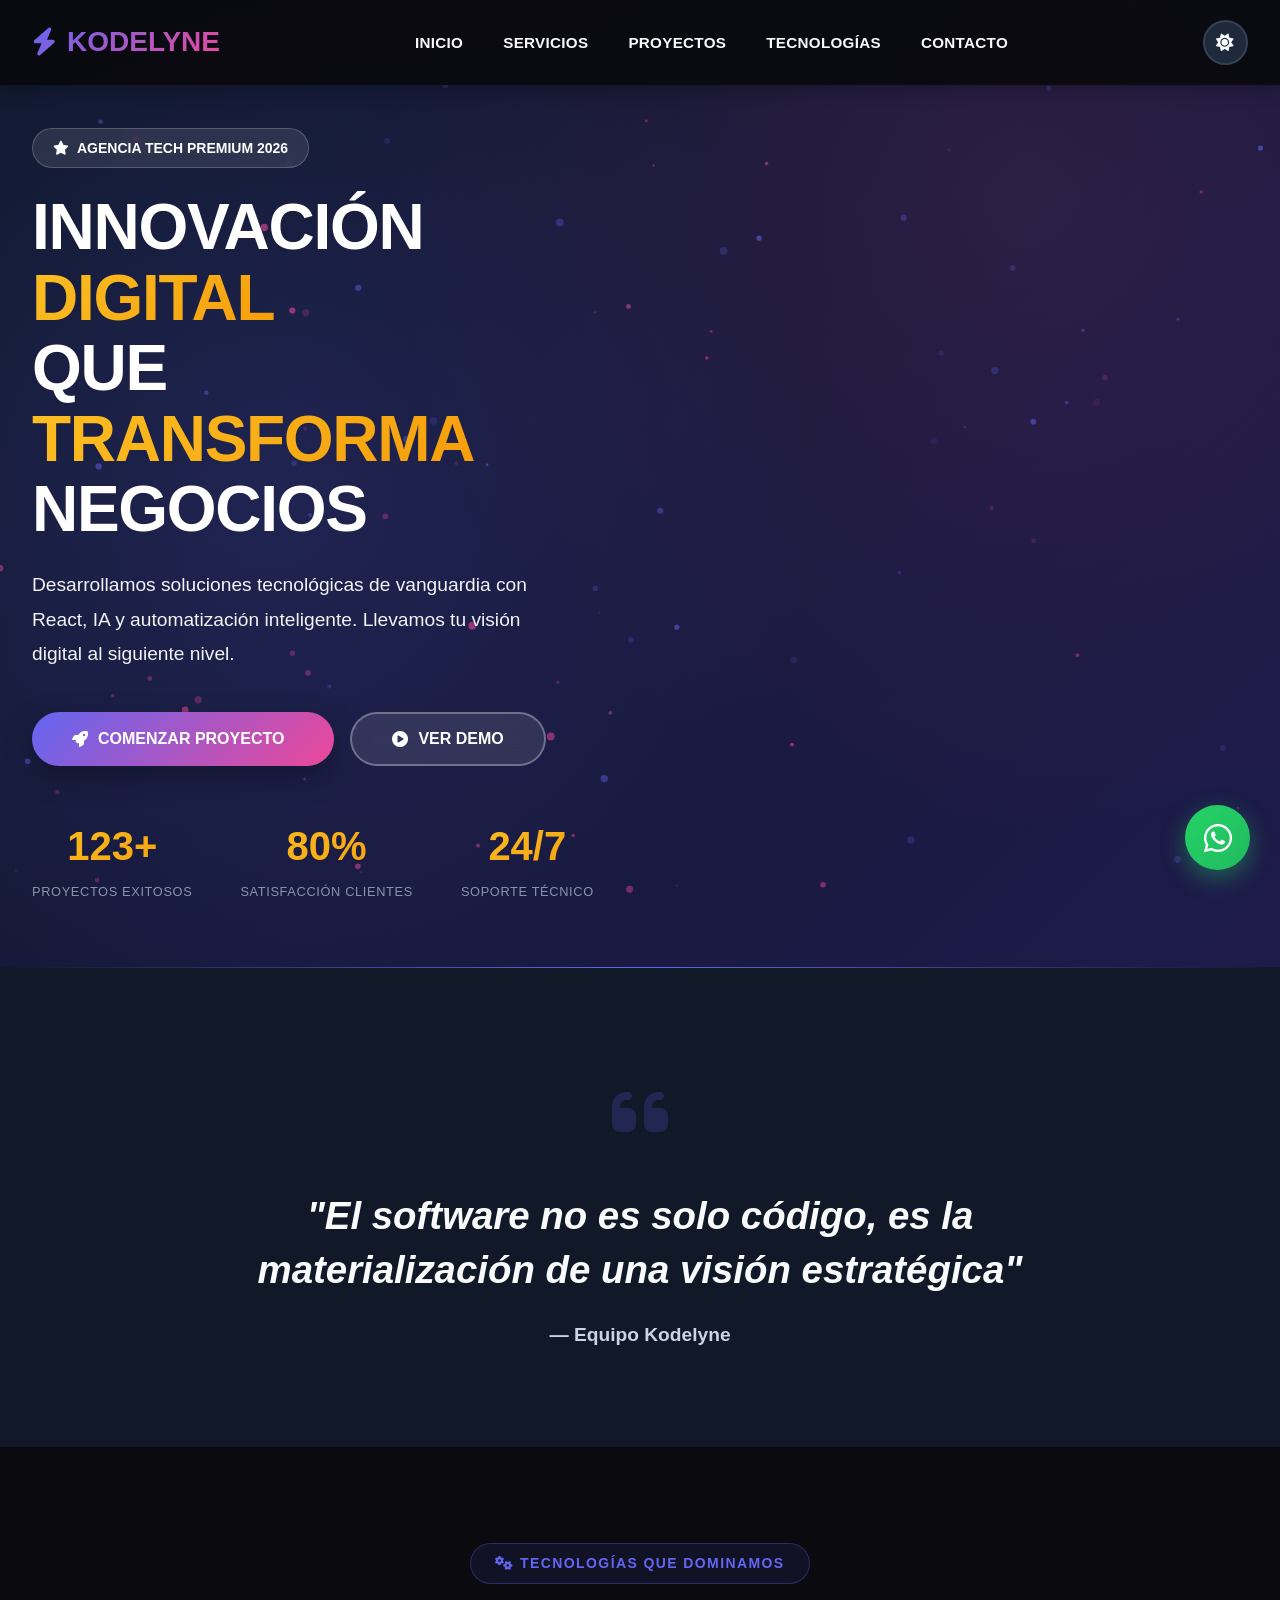
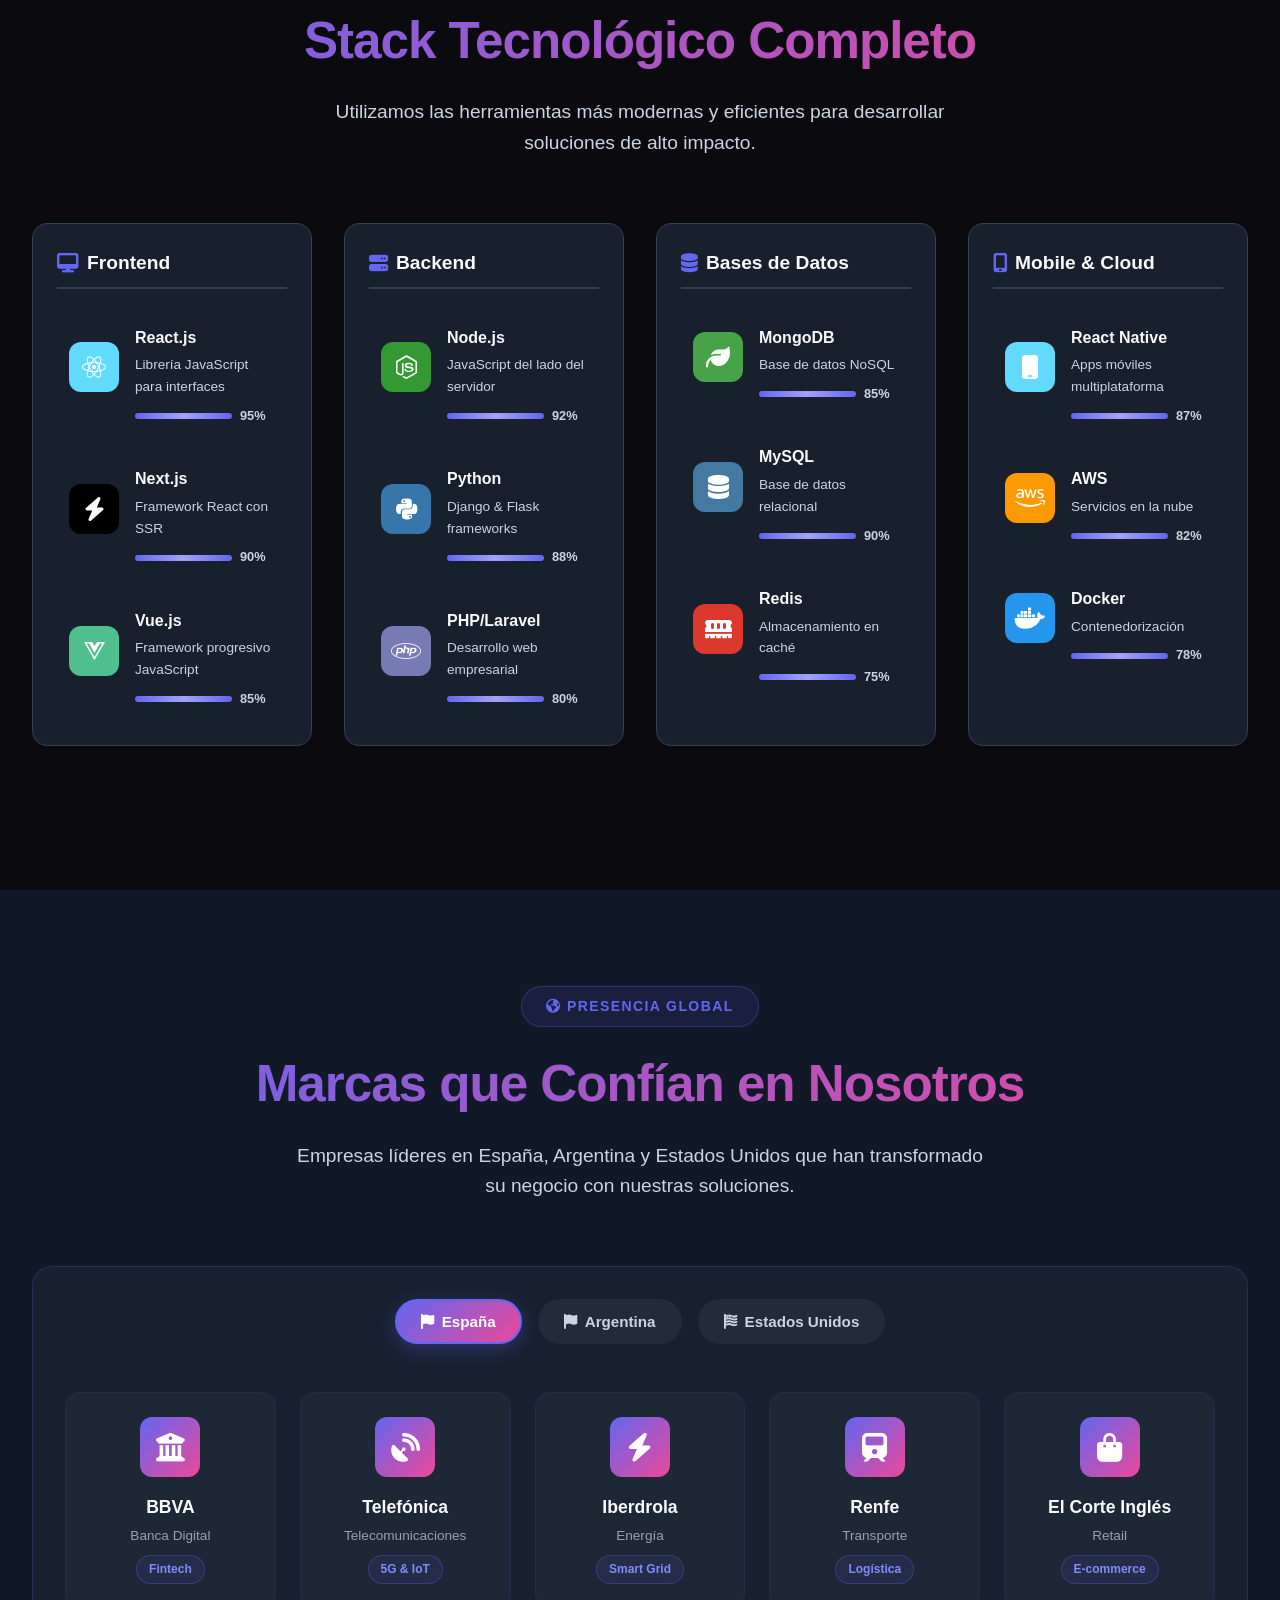
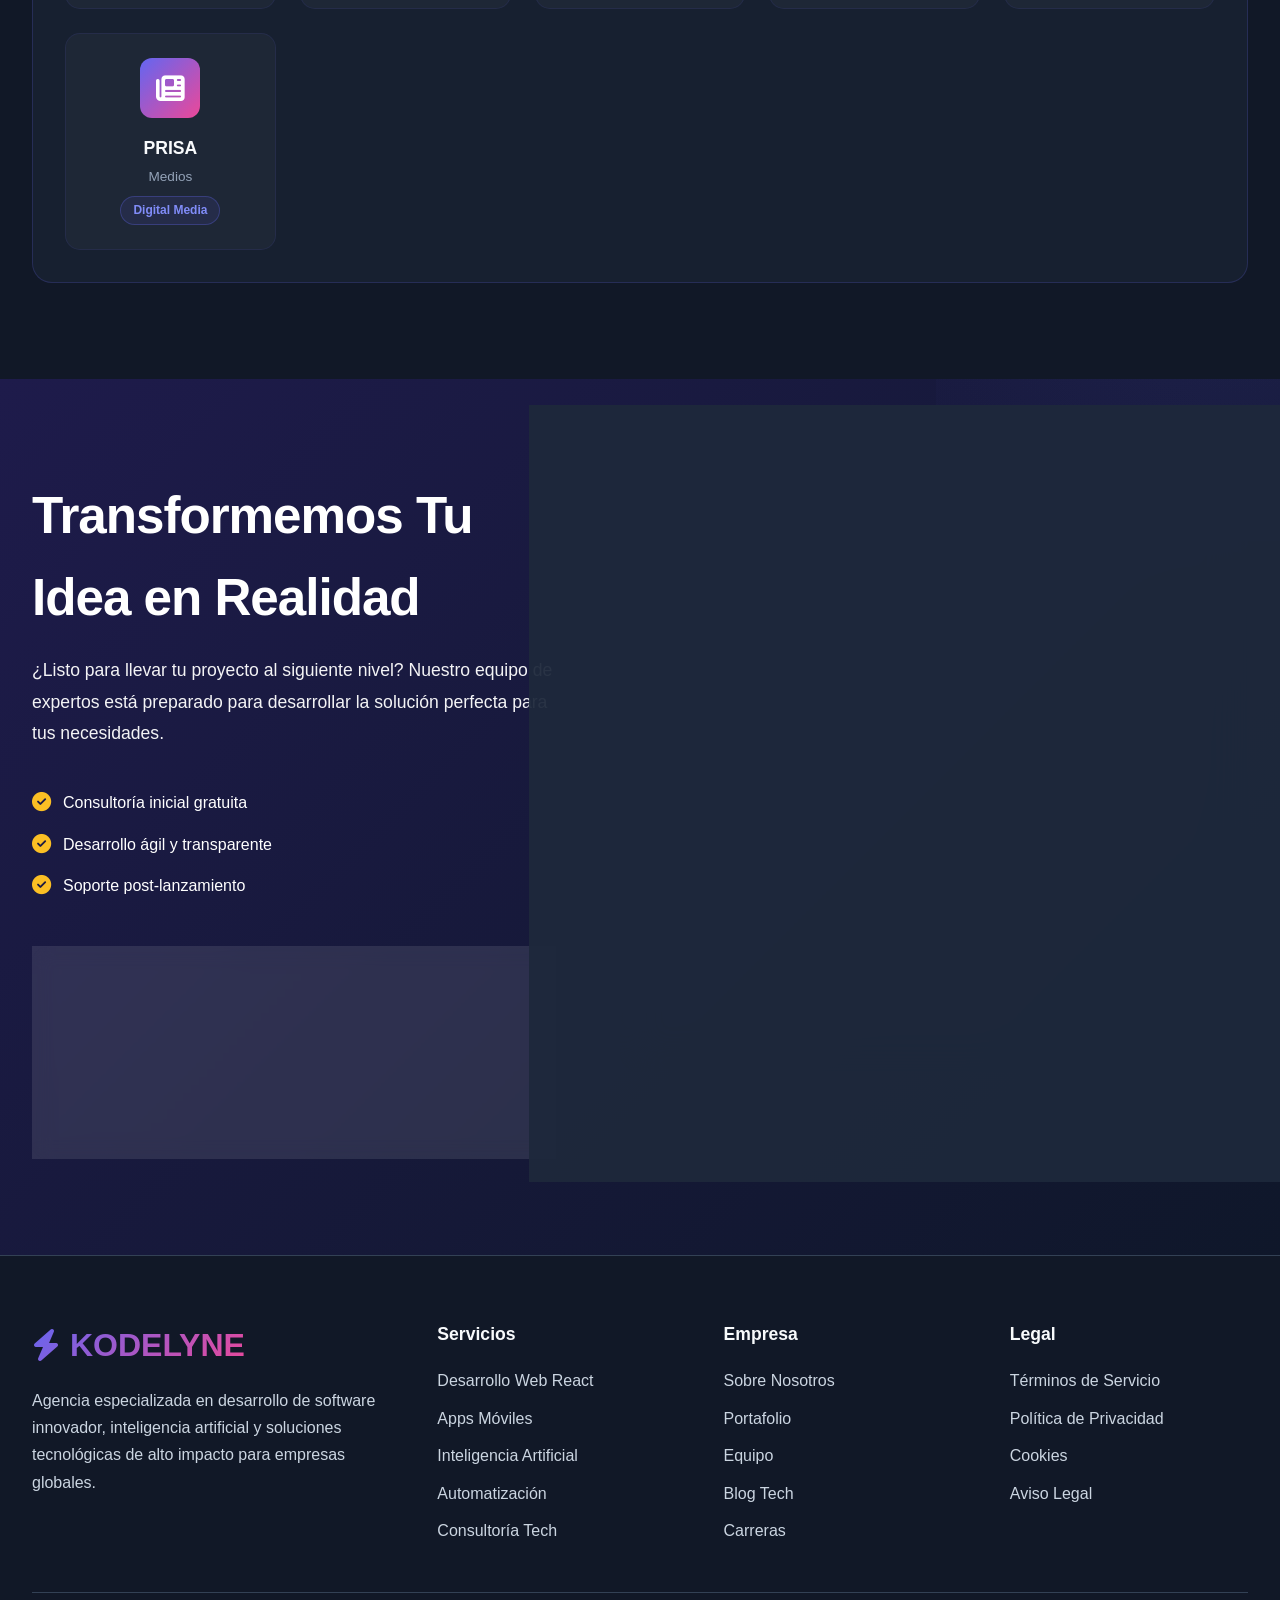
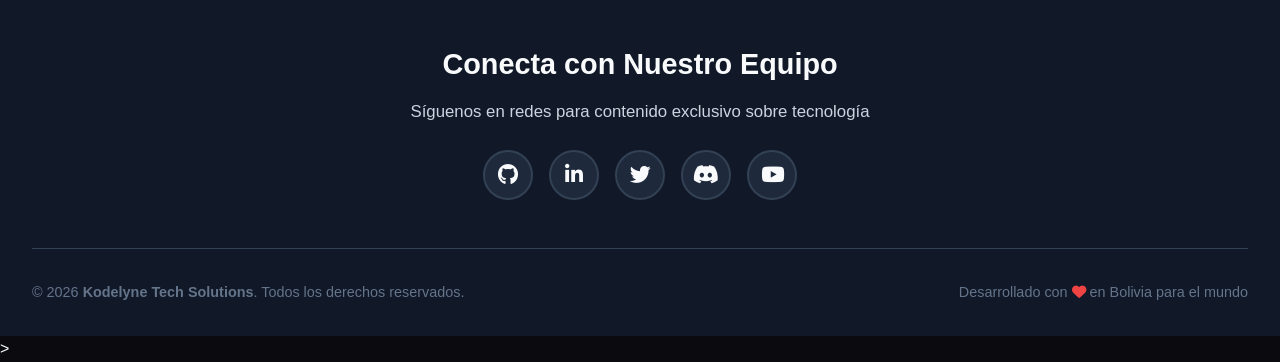
==== commit 114b84f8: "Update kodeLyne3.html" ====
--- a/kodeLyne3.html
+++ b/kodeLyne3.html
@@ -6,7 +6,7 @@
     <title>Kodelyne - Consultoría Tech Innovadora</title>
     
     <!-- SOLO CSS y FontAwesome -->
-    <link rel="stylesheet" href="./css/styles.css">
+    <link rel="stylesheet" href="../css/styles.css">
     <link rel="stylesheet" href="https://cdnjs.cloudflare.com/ajax/libs/font-awesome/6.4.0/css/all.min.css">
     
     <!-- Precarga de fuentes -->
@@ -769,4 +769,4 @@
         });
     </script>
 </body>
-</html>>+</html>>
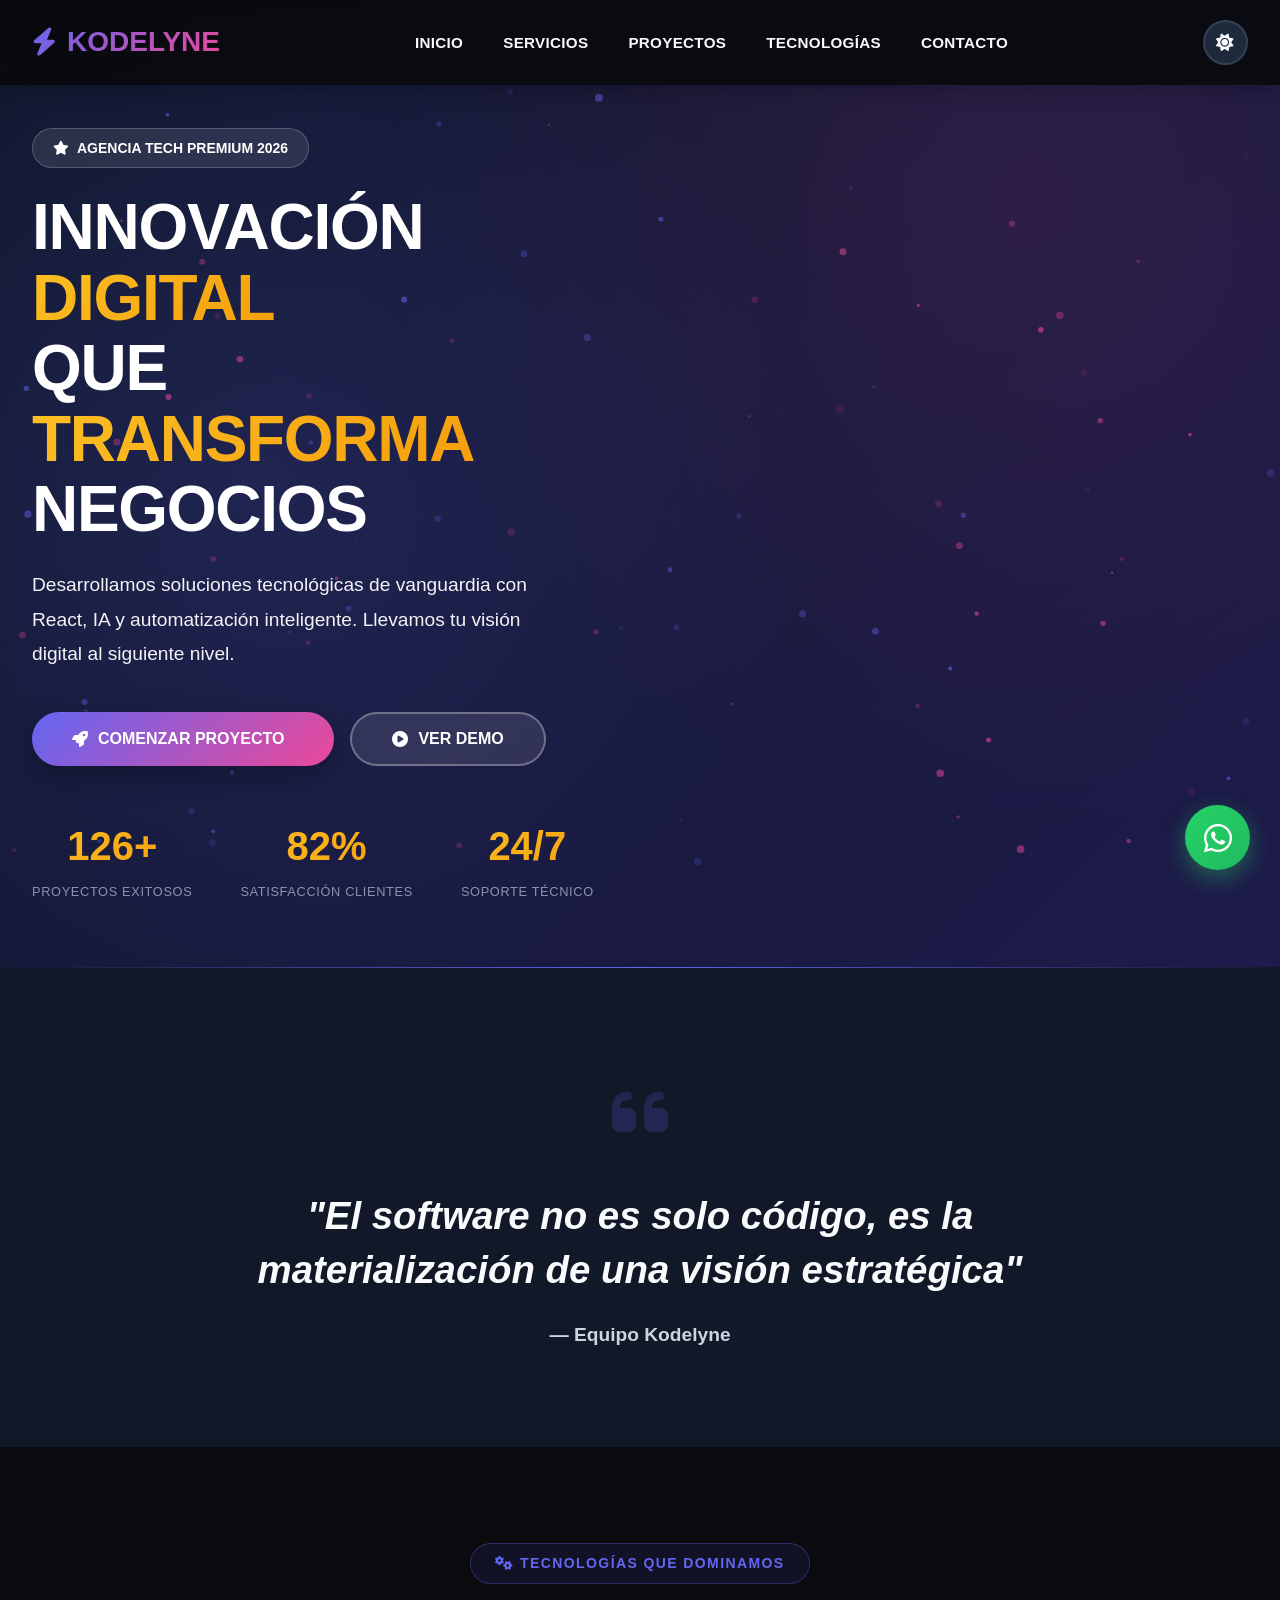
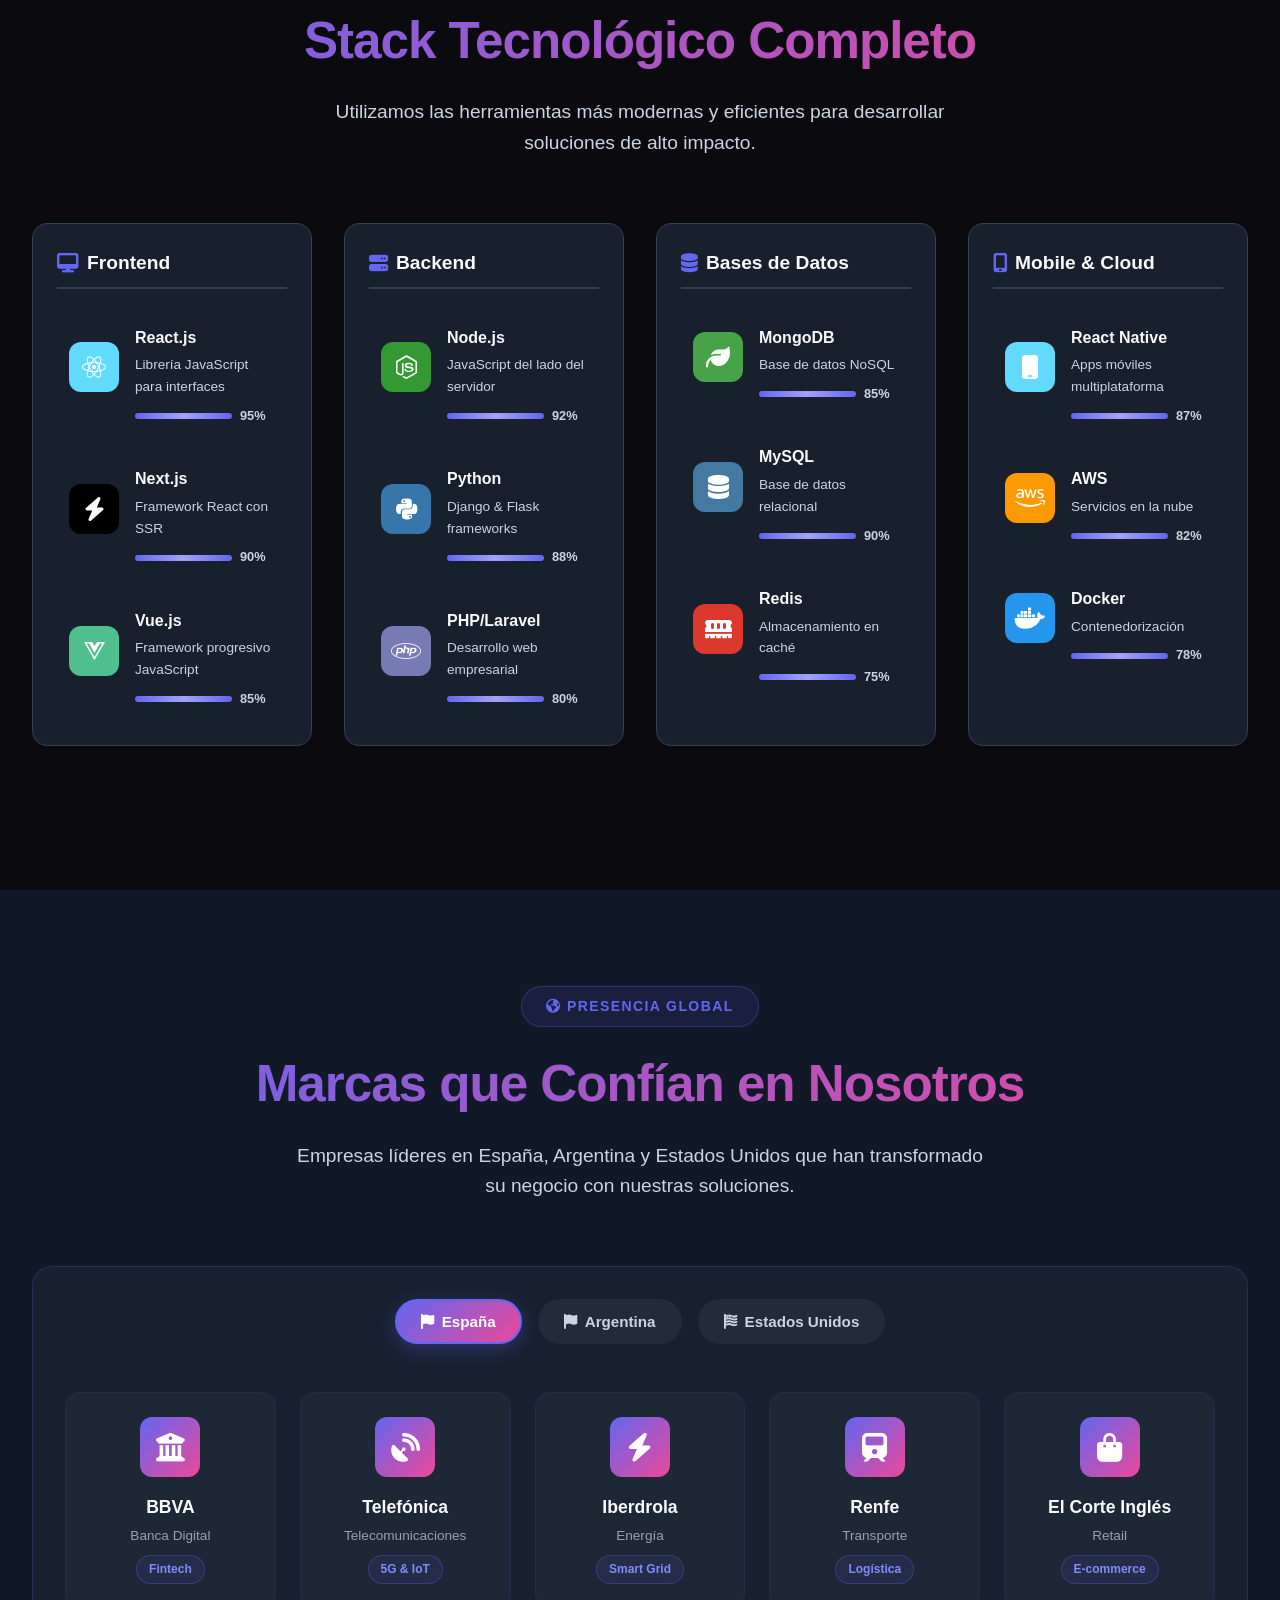
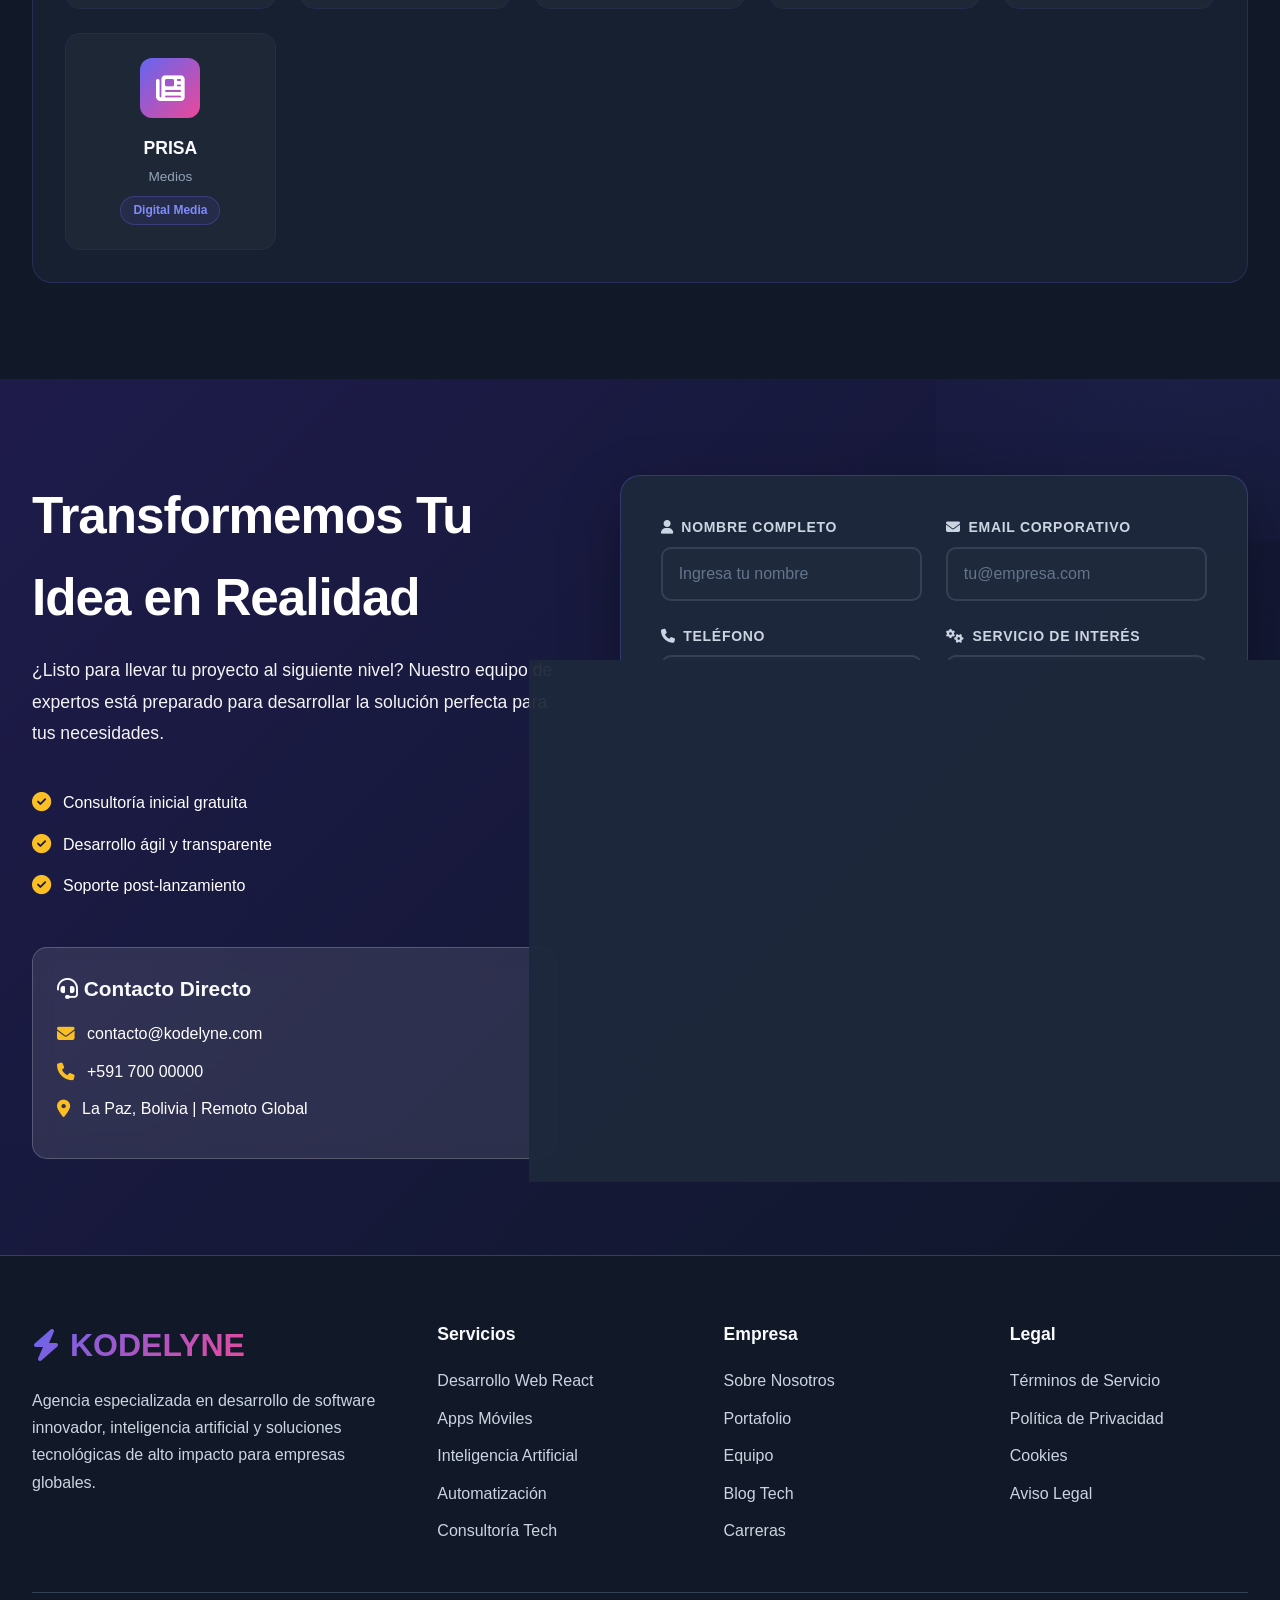
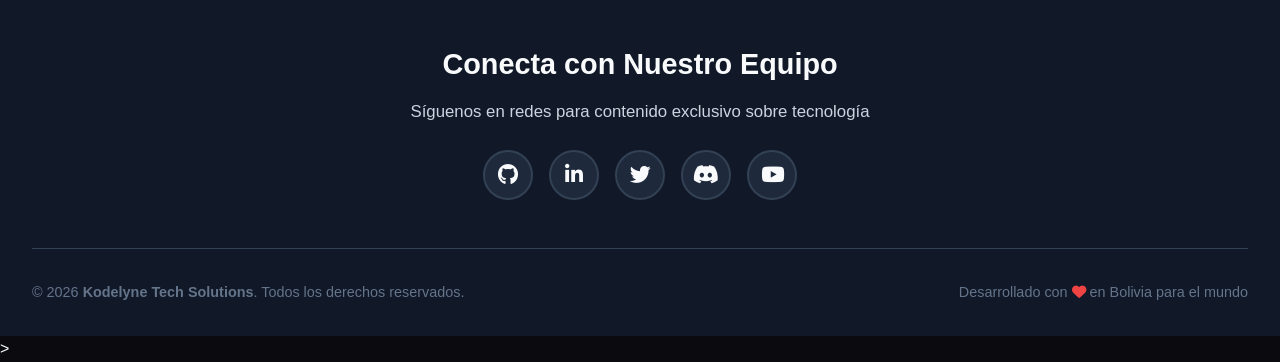
==== commit 7f18db6a: "Update kodeLyne3.html" ====
--- a/kodeLyne3.html
+++ b/kodeLyne3.html
@@ -6,7 +6,7 @@
     <title>Kodelyne - Consultoría Tech Innovadora</title>
     
     <!-- SOLO CSS y FontAwesome -->
-    <link rel="stylesheet" href="../css/styles.css">
+    <link rel="stylesheet" href="/css/styles.css">
     <link rel="stylesheet" href="https://cdnjs.cloudflare.com/ajax/libs/font-awesome/6.4.0/css/all.min.css">
     
     <!-- Precarga de fuentes -->
@@ -758,8 +758,8 @@
 <div id="react-root"></div>
 
 <!-- AL FINAL DEL BODY: -->
-    <script src="./js/script.js"></script>
-    <script src="./js/particles.js"></script>
+    <script src="/js/script.js"></script>
+    <script src="/js/particles.js"></script>
     
     <!-- Script de inicialización -->
     <script>
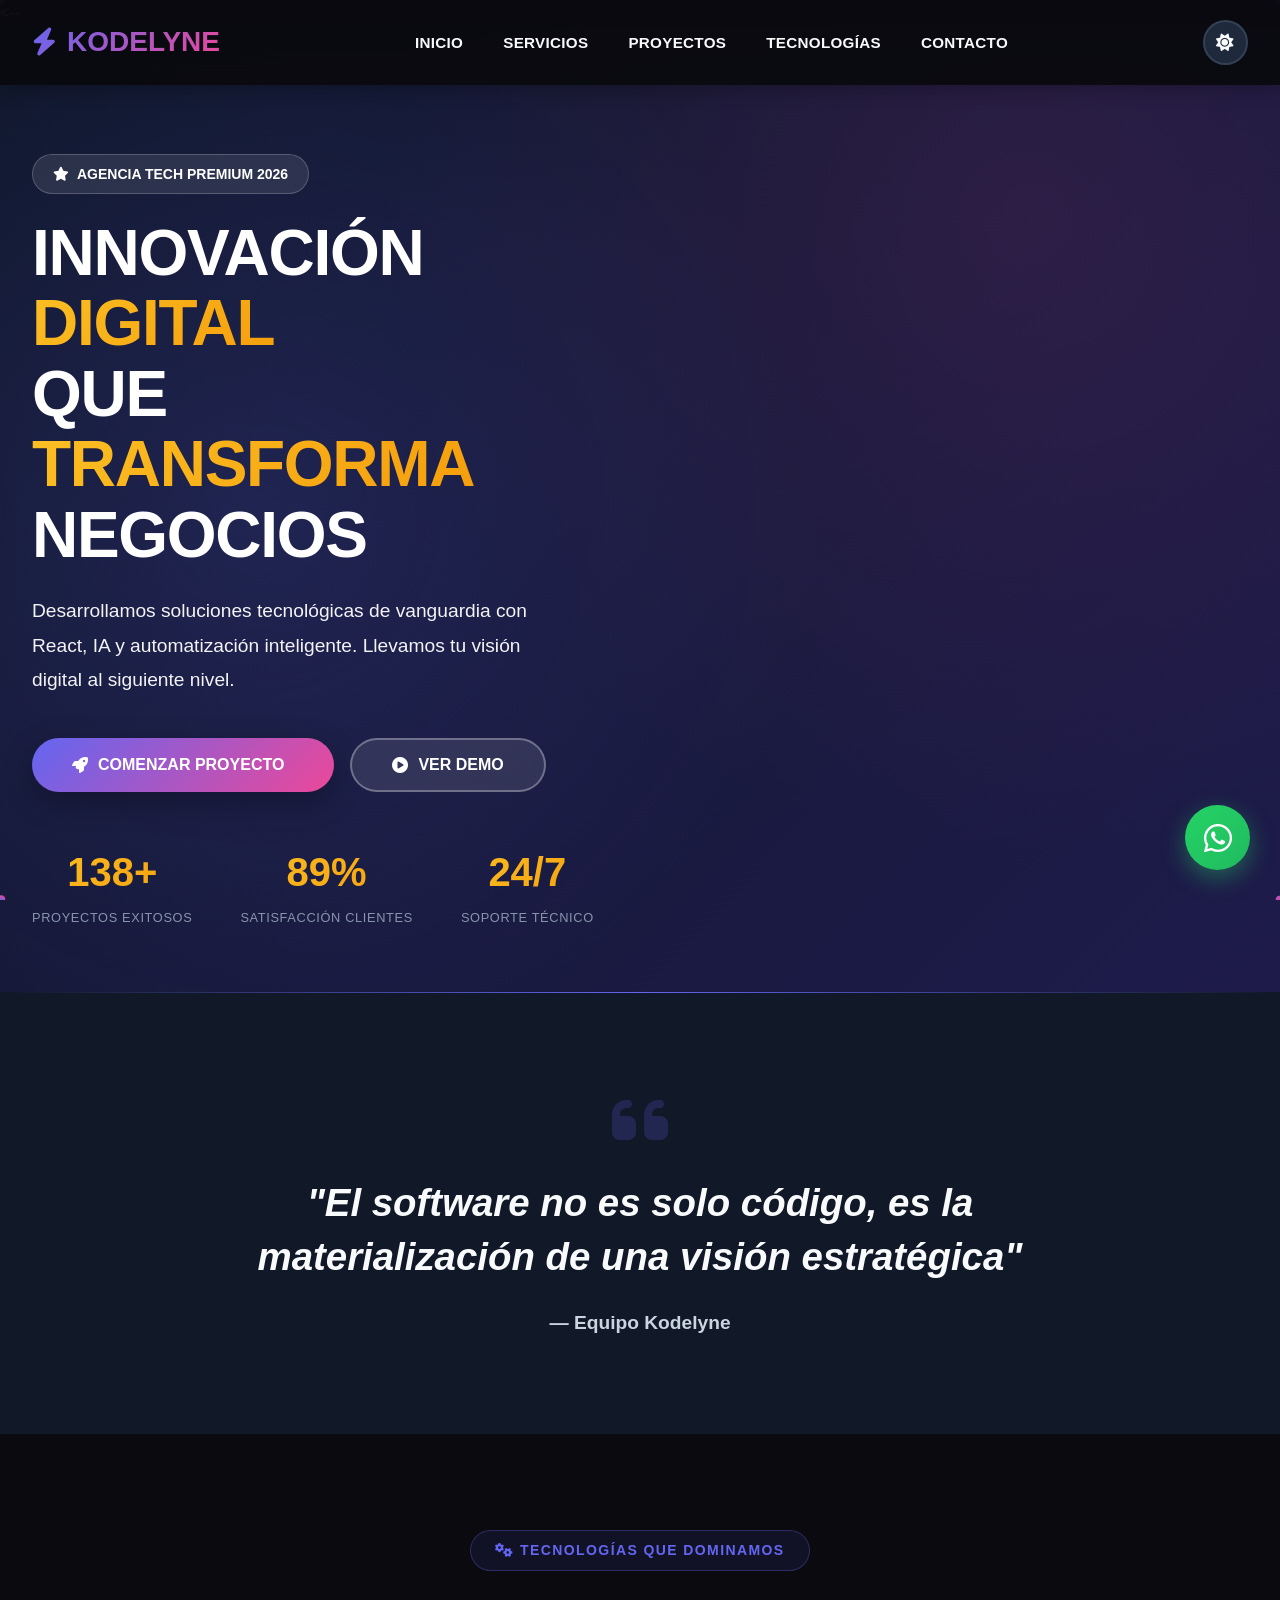
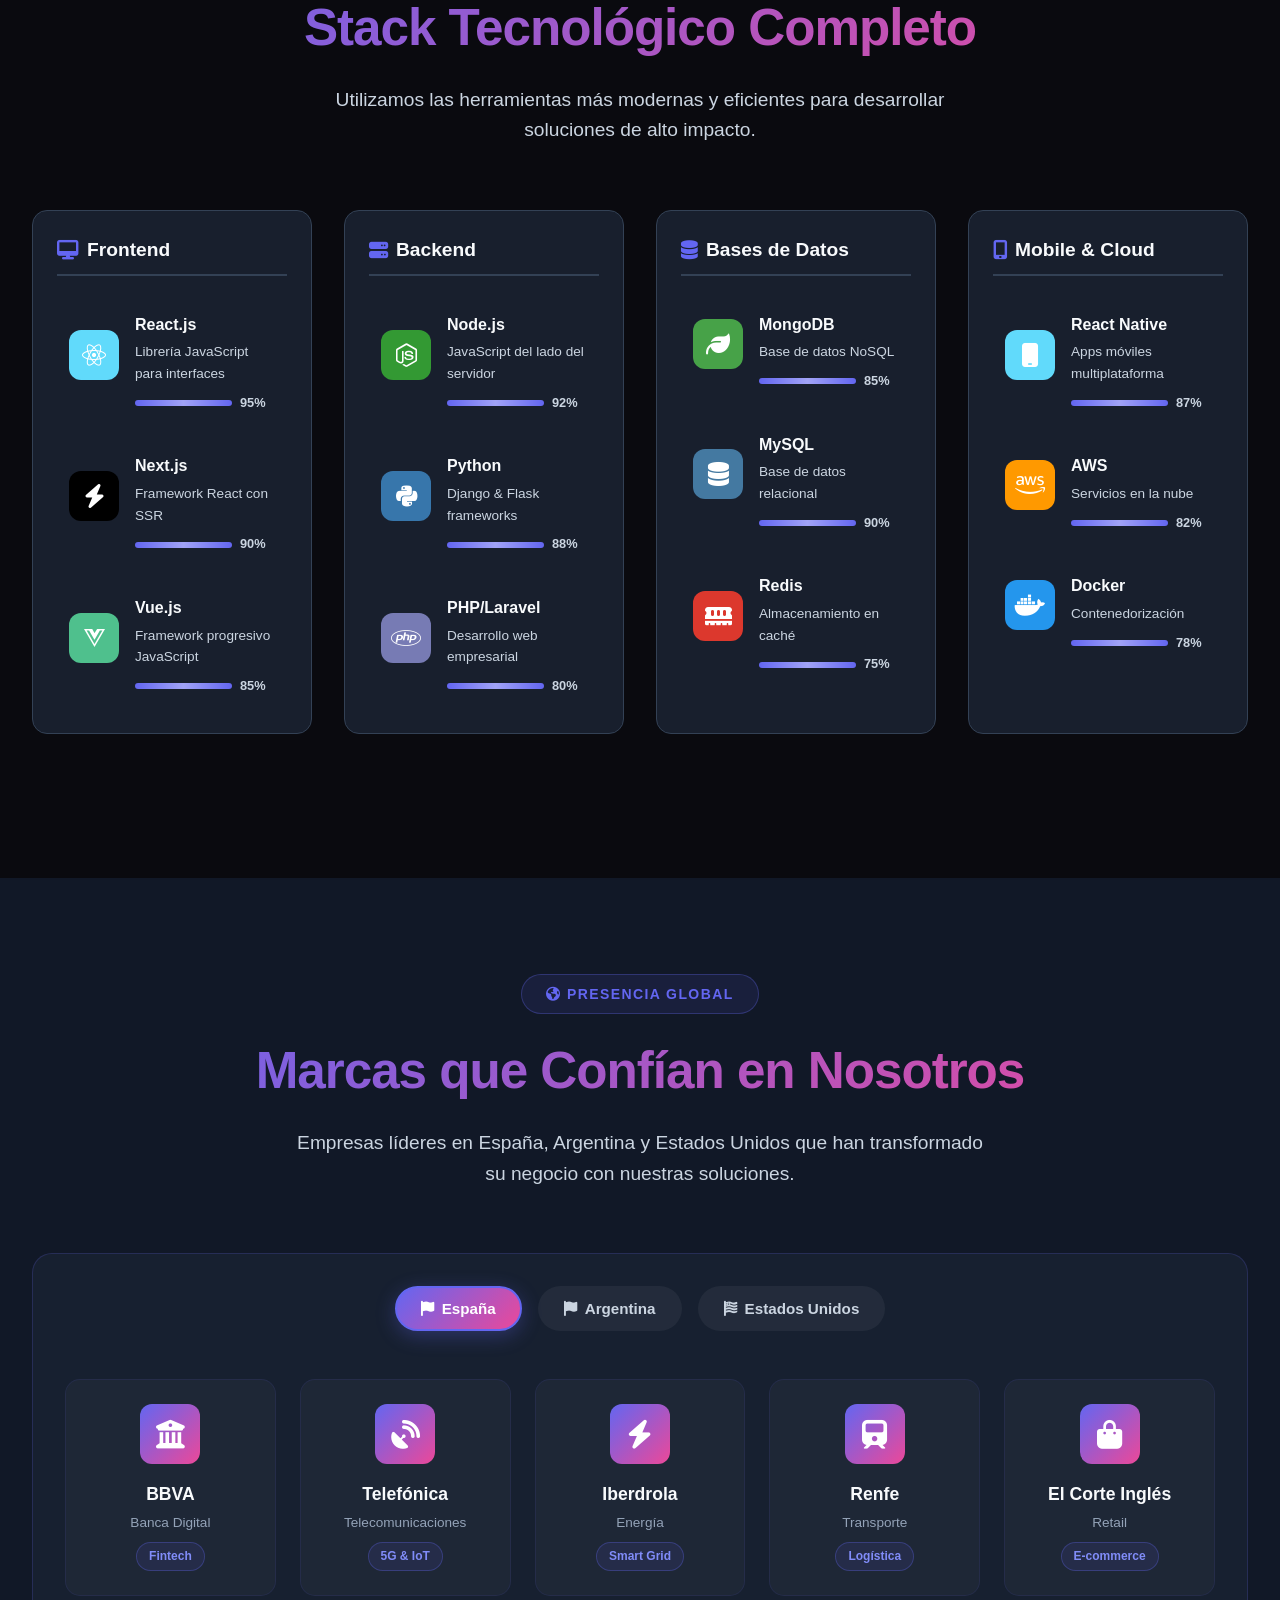
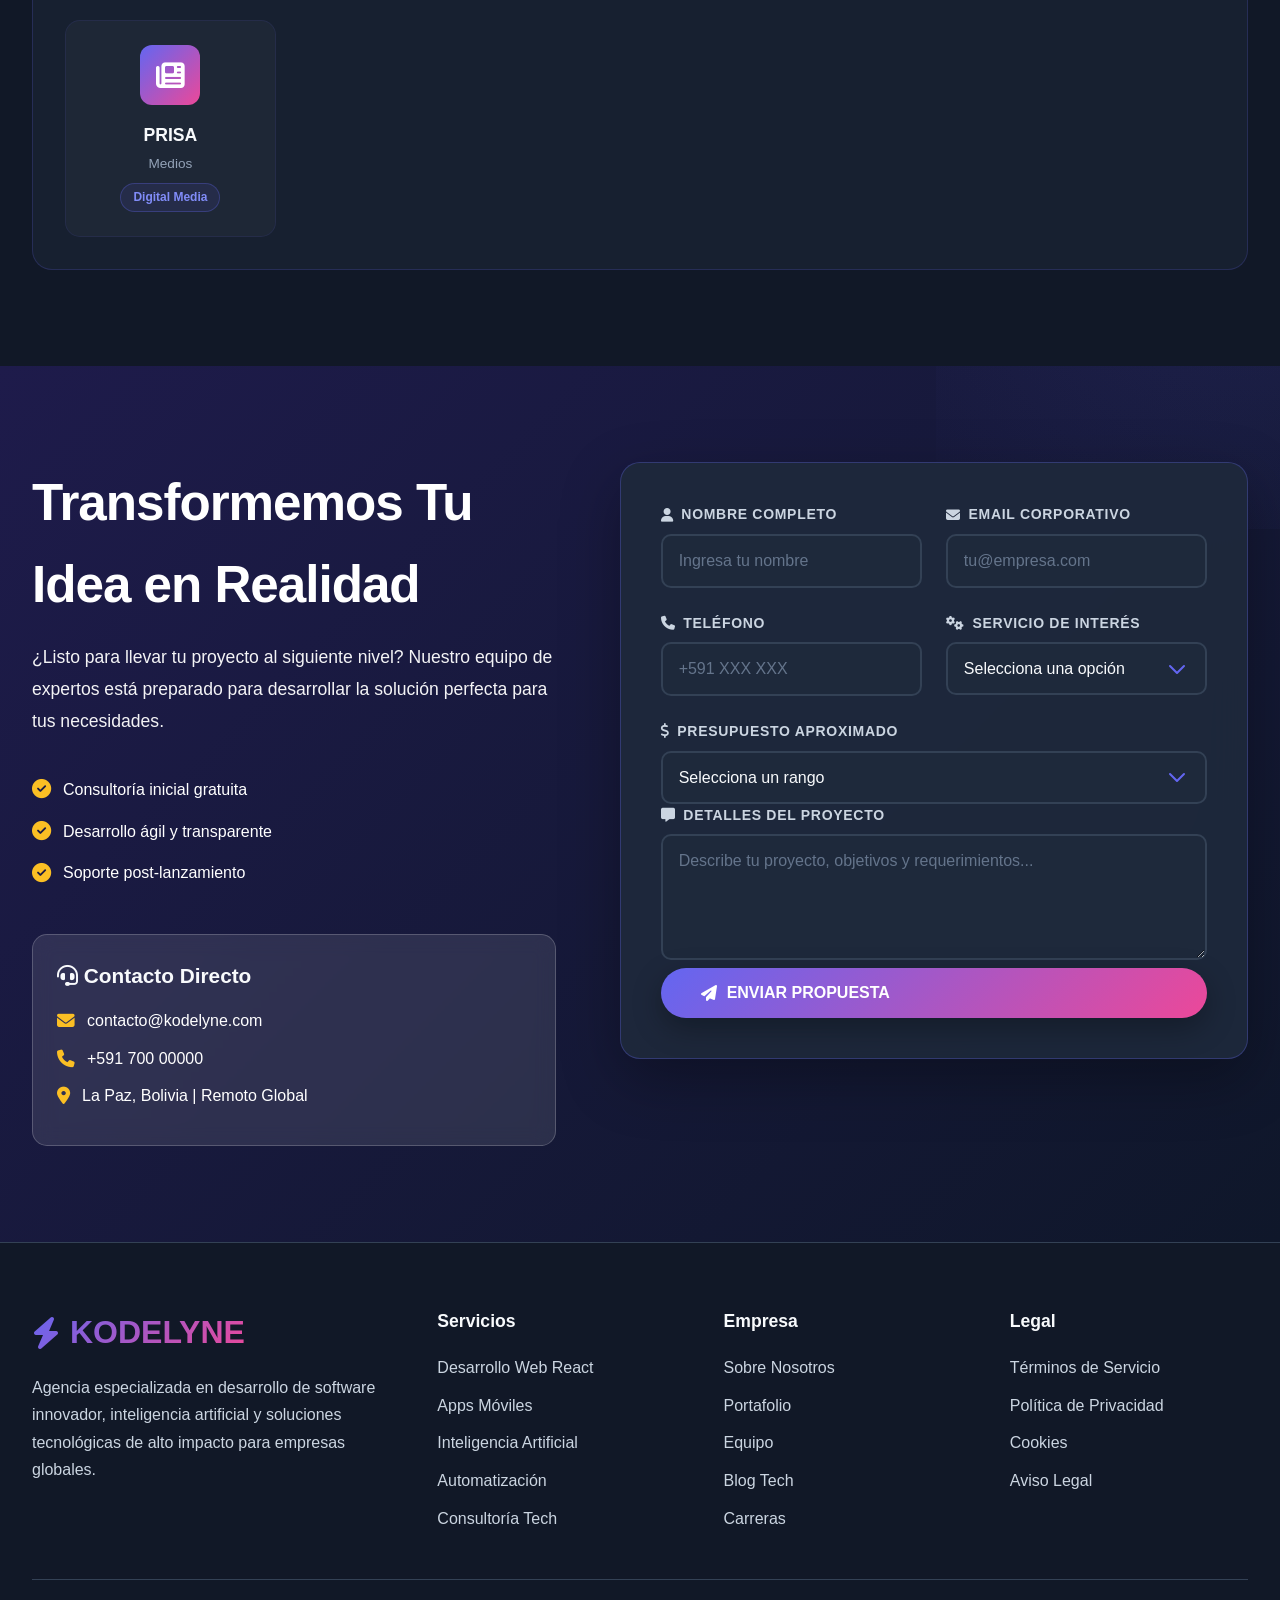
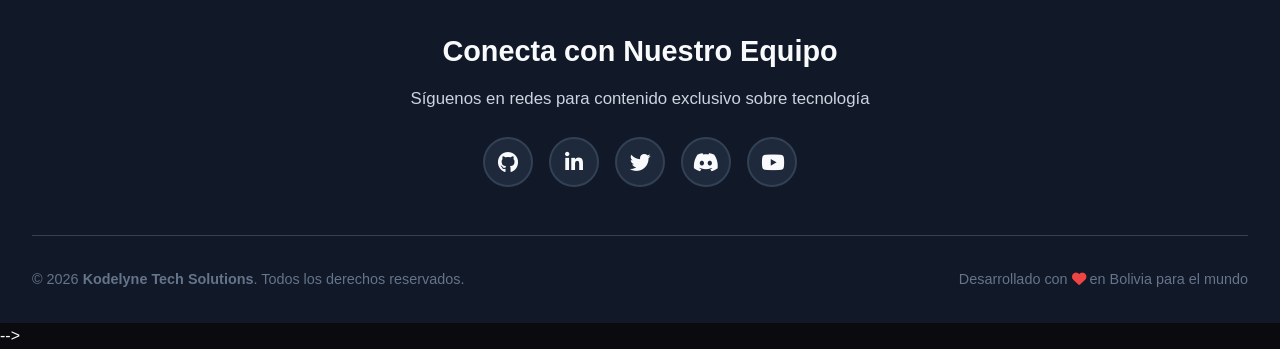
==== commit 17d01dea: "Update kodeLyne3.html" ====
--- a/kodeLyne3.html
+++ b/kodeLyne3.html
@@ -1,4 +1,4 @@
-<!DOCTYPE html>
+<--<!DOCTYPE html>
 <html lang="es">
 <head>
     <meta charset="UTF-8">
@@ -769,4 +769,4 @@
         });
     </script>
 </body>
-</html>>
+</html>-->
